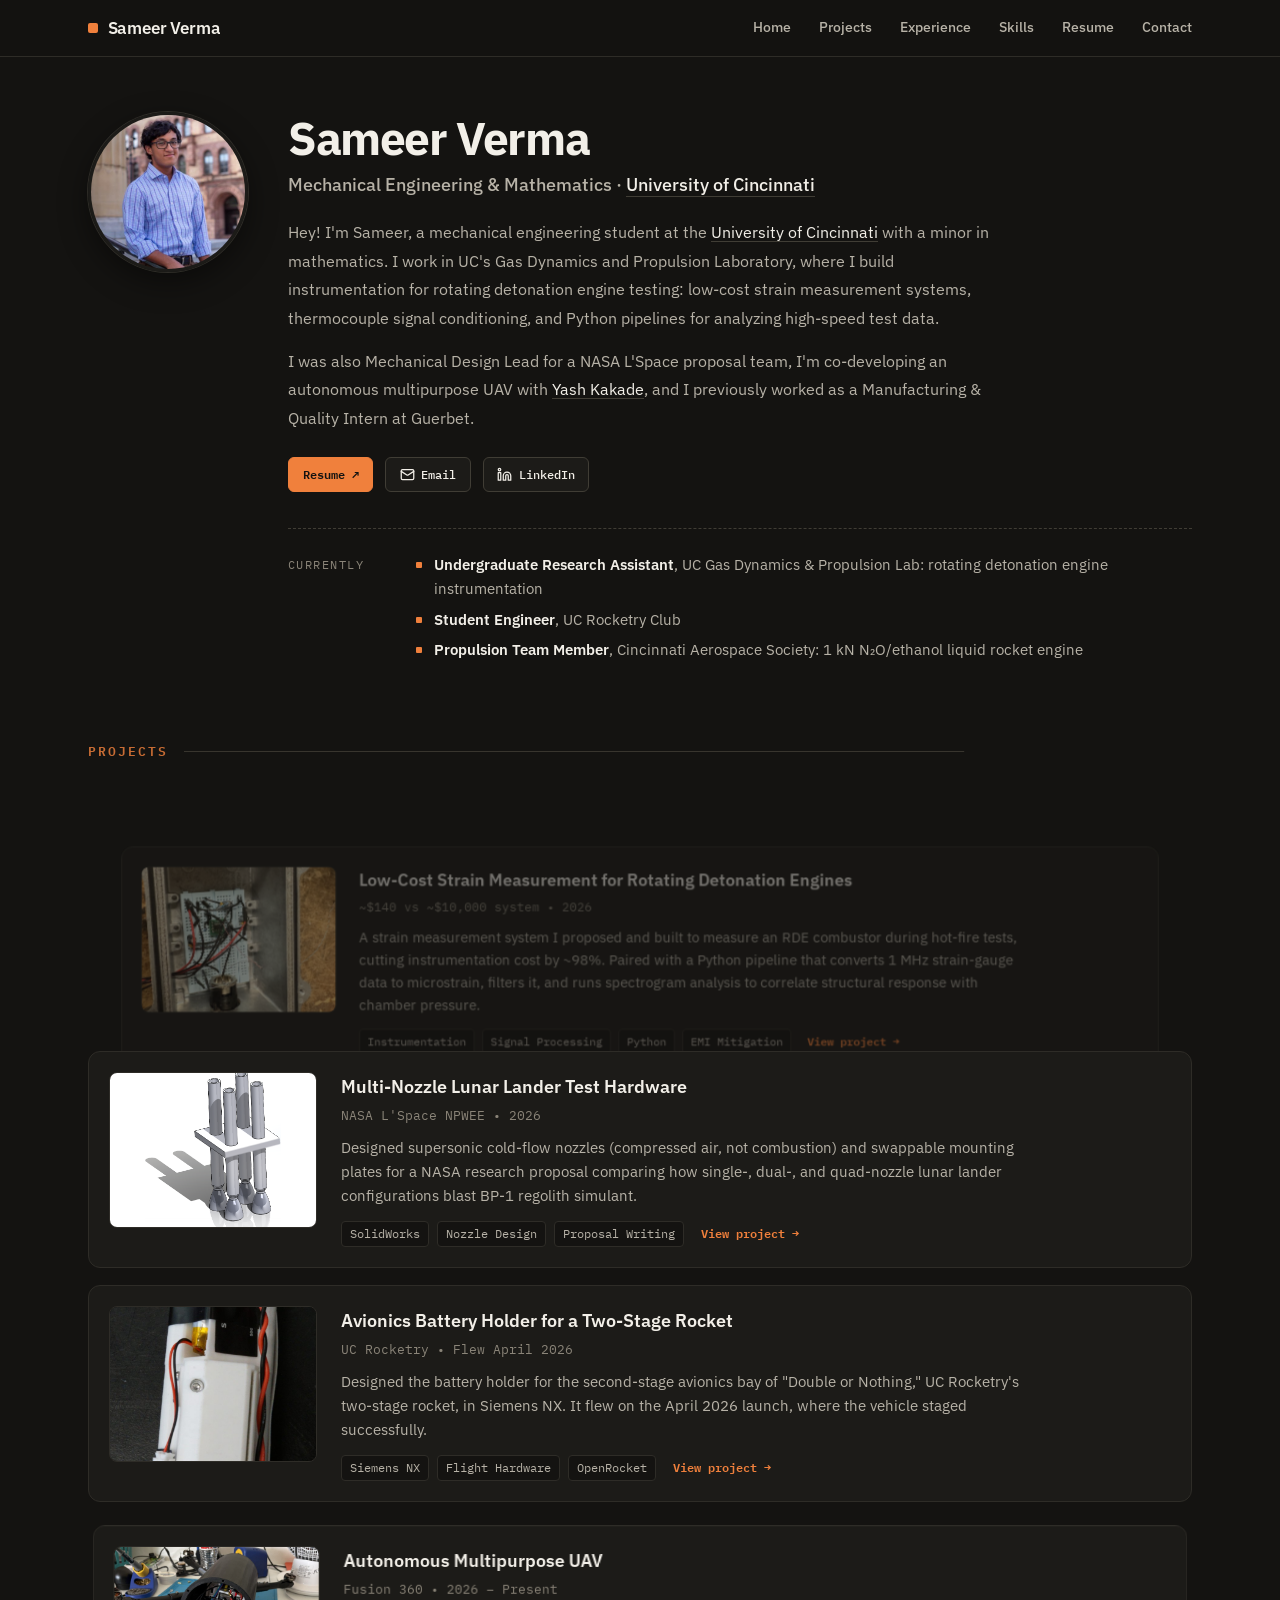
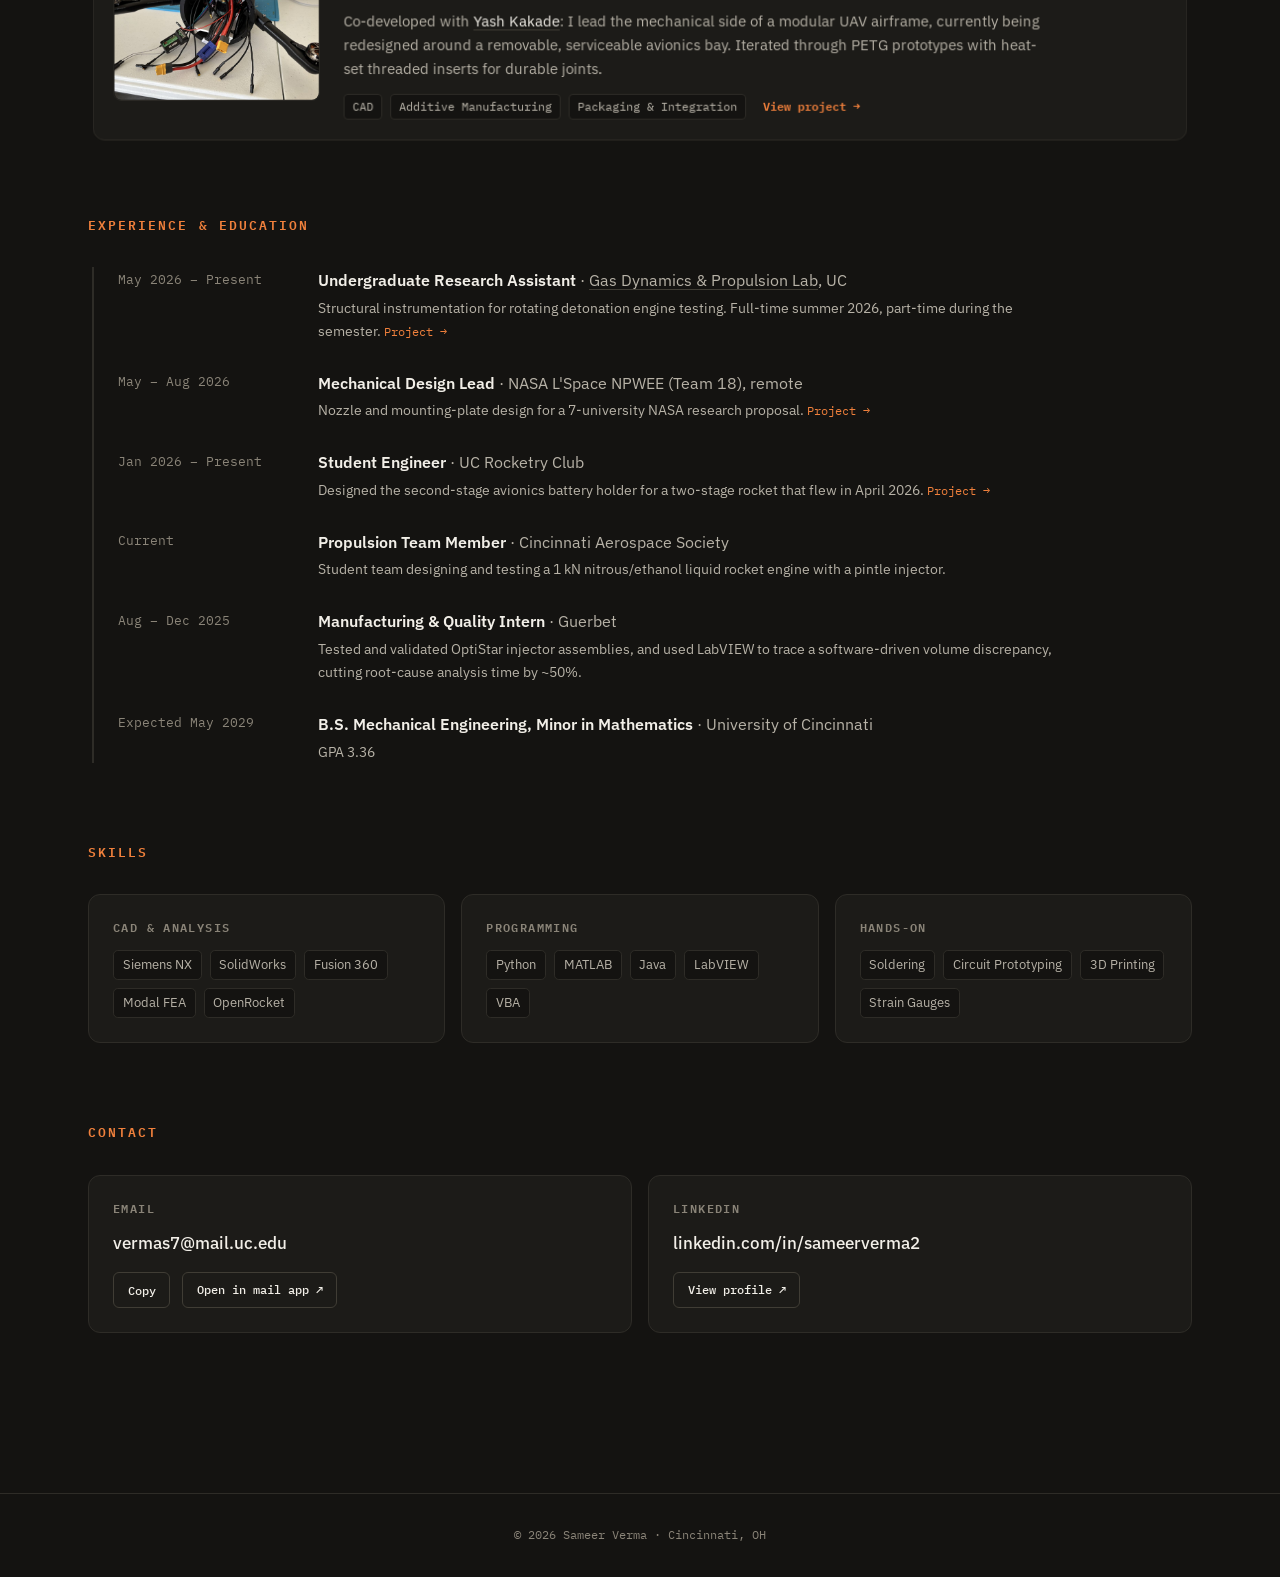
==== index.html @ f4c5a9c4 "Link the Gas Dynamics and Propulsion Laboratory to UC's official lab page Co-Authored-By: Claude Opu" ====
<!DOCTYPE html>
<html lang="en">
<head>
  <meta charset="utf-8">
  <meta name="viewport" content="width=device-width, initial-scale=1">
  <title>Sameer Verma | Mechanical Engineering</title>
  <meta name="description" content="Mechanical engineering student at the University of Cincinnati working on propulsion instrumentation, rocketry, and UAV design.">
  <link rel="icon" href="favicon.svg" type="image/svg+xml">
  <link rel="apple-touch-icon" href="apple-touch-icon.png">
  <meta property="og:type" content="website">
  <meta property="og:site_name" content="Sameer Verma">
  <meta property="og:title" content="Sameer Verma | Mechanical Engineering">
  <meta property="og:description" content="Mechanical engineering student at the University of Cincinnati working on propulsion instrumentation, rocketry, and UAV design.">
  <meta property="og:url" content="https://sam5547.github.io/">
  <meta property="og:image" content="https://sam5547.github.io/images/headshot.jpg">
  <meta property="og:image:width" content="400">
  <meta property="og:image:height" content="400">
  <meta property="og:image:alt" content="Sameer Verma headshot">
  <meta name="twitter:card" content="summary">
  <meta name="twitter:title" content="Sameer Verma | Mechanical Engineering">
  <meta name="twitter:description" content="Mechanical engineering student at the University of Cincinnati working on propulsion instrumentation, rocketry, and UAV design.">
  <meta name="twitter:image" content="https://sam5547.github.io/images/headshot.jpg">
  <link rel="preconnect" href="https://fonts.googleapis.com">
  <link rel="preconnect" href="https://fonts.gstatic.com" crossorigin>
  <link href="https://fonts.googleapis.com/css2?family=IBM+Plex+Mono:wght@400;500;600&family=IBM+Plex+Sans:wght@400;500;600;700&display=swap" rel="stylesheet">
  <link rel="stylesheet" href="style.css?v=2026-10-01">
  <script>document.documentElement.classList.add("js")</script>
</head>
<body>
  <nav>
    <div class="nav-inner">
      <a class="logo" href="#top">Sameer Verma</a>
      <button class="menu-btn" aria-label="Menu" onclick="document.querySelector('.links').classList.toggle('open')">
        <svg width="20" height="20" viewBox="0 0 24 24" fill="none" stroke="currentColor" stroke-width="2" stroke-linecap="round"><line x1="4" x2="20" y1="12" y2="12"/><line x1="4" x2="20" y1="6" y2="6"/><line x1="4" x2="20" y1="18" y2="18"/></svg>
      </button>
      <div class="links" onclick="this.classList.remove('open')">
        <a href="#top">Home</a>
        <a href="#projects">Projects</a>
        <a href="#experience">Experience</a>
        <a href="#skills">Skills</a>
        <a href="Sameer_Verma_Resume.pdf" target="_blank">Resume</a>
        <a href="#contact">Contact</a>
      </div>
    </div>
  </nav>

  <main id="top">
    <!-- Hero -->
    <section class="hero">
      <div class="headshot reveal" style="--d:0s"><img src="images/headshot.jpg" alt="Sameer Verma"></div>
      <div class="hero-text">
        <h1 class="reveal" style="--d:.08s">Sameer Verma</h1>
        <p class="subtitle reveal" style="--d:.16s">Mechanical Engineering &amp; Mathematics · <a href="https://www.uc.edu/" target="_blank" rel="noopener">University of Cincinnati</a></p>
        <div class="bio reveal" style="--d:.24s">
          <p>Hey! I'm Sameer, a mechanical engineering student at the <a href="https://ceas.uc.edu/" target="_blank" rel="noopener">University of Cincinnati</a> with a minor in mathematics. I work in UC's Gas Dynamics and Propulsion Laboratory, where I build instrumentation for rotating detonation engine testing: low-cost strain measurement systems, thermocouple signal conditioning, and Python pipelines for analyzing high-speed test data.</p>
          <p>I was also Mechanical Design Lead for a NASA L'Space proposal team, I'm co-developing an autonomous multipurpose UAV with <a href="https://itsyashk.github.io/" target="_blank" rel="noopener">Yash Kakade</a>, and I previously worked as a Manufacturing &amp; Quality Intern at Guerbet.</p>
        </div>
        <div class="hero-actions reveal" style="--d:.32s">
          <a class="btn btn-primary" href="Sameer_Verma_Resume.pdf" target="_blank">Resume ↗</a>
          <a class="btn" href="#contact"><svg width="15" height="15" viewBox="0 0 24 24" fill="none" stroke="currentColor" stroke-width="2" stroke-linecap="round" stroke-linejoin="round"><rect width="20" height="16" x="2" y="4" rx="2"/><path d="m22 7-8.97 5.7a1.94 1.94 0 0 1-2.06 0L2 7"/></svg>Email</a>
          <a class="btn" href="https://www.linkedin.com/in/sameerverma2/" target="_blank" rel="noopener"><svg width="15" height="15" viewBox="0 0 24 24" fill="none" stroke="currentColor" stroke-width="2" stroke-linecap="round" stroke-linejoin="round"><path d="M16 8a6 6 0 0 1 6 6v7h-4v-7a2 2 0 0 0-2-2 2 2 0 0 0-2 2v7h-4v-7a6 6 0 0 1 6-6z"/><rect width="4" height="12" x="2" y="9"/><circle cx="4" cy="4" r="2"/></svg>LinkedIn</a>
        </div>
        <div class="now reveal" style="--d:.4s">
          <span class="now-label">Currently</span>
          <ul>
            <li><strong>Undergraduate Research Assistant</strong>, UC Gas Dynamics &amp; Propulsion Lab: rotating detonation engine instrumentation</li>
            <li><strong>Student Engineer</strong>, UC Rocketry Club</li>
            <li><strong>Propulsion Team Member</strong>, Cincinnati Aerospace Society: 1 kN N₂O/ethanol liquid rocket engine</li>
          </ul>
        </div>
      </div>
    </section>

    <!-- Projects -->
    <section id="projects">
      <h2 class="scrub">Projects</h2>
      <div class="projects">
        <div class="project scrub">
          <div class="thumb"><img src="images/rde-enclosure-aluminum.jpg" alt="Strain measurement electronics in an aluminum enclosure"></div>
          <div>
            <h3><a href="projects/rde/">Low-Cost Strain Measurement for Rotating Detonation Engines</a></h3>
            <div class="meta">~$140 vs ~$10,000 system • 2026</div>
            <p>A strain measurement system I proposed and built to measure an RDE combustor during hot-fire tests, cutting instrumentation cost by ~98%. Paired with a Python pipeline that converts 1 MHz strain-gauge data to microstrain, filters it, and runs spectrogram analysis to correlate structural response with chamber pressure.</p>
            <div class="tags"><span class="tag">Instrumentation</span><span class="tag">Signal Processing</span><span class="tag">Python</span><span class="tag">EMI Mitigation</span><a class="tag tag-link" href="projects/rde/">View project →</a></div>
          </div>
        </div>

        <div class="project scrub">
          <div class="thumb"><img src="images/lspace-quad-mount.png" alt="SolidWorks model of four nozzles mounted through a square plate"></div>
          <div>
            <h3><a href="projects/lspace/">Multi-Nozzle Lunar Lander Test Hardware</a></h3>
            <div class="meta">NASA L'Space NPWEE • 2026</div>
            <p>Designed supersonic cold-flow nozzles (compressed air, not combustion) and swappable mounting plates for a NASA research proposal comparing how single-, dual-, and quad-nozzle lunar lander configurations blast BP-1 regolith simulant.</p>
            <div class="tags"><span class="tag">SolidWorks</span><span class="tag">Nozzle Design</span><span class="tag">Proposal Writing</span><a class="tag tag-link" href="projects/lspace/">View project →</a></div>
          </div>
        </div>

        <div class="project scrub">
          <div class="thumb"><img src="images/rocket-battery-holder.jpg" alt="3D-printed battery holder mounted on the rocket's avionics sled"></div>
          <div>
            <h3><a href="projects/rocket/">Avionics Battery Holder for a Two-Stage Rocket</a></h3>
            <div class="meta">UC Rocketry • Flew April 2026</div>
            <p>Designed the battery holder for the second-stage avionics bay of "Double or Nothing," UC Rocketry's two-stage rocket, in Siemens NX. It flew on the April 2026 launch, where the vehicle staged successfully.</p>
            <div class="tags"><span class="tag">Siemens NX</span><span class="tag">Flight Hardware</span><span class="tag">OpenRocket</span><a class="tag tag-link" href="projects/rocket/">View project →</a></div>
          </div>
        </div>

        <div class="project scrub">
          <div class="thumb"><img src="images/uav-assembled.jpg" alt="3D-printed quadcopter with cylindrical fuselage and avionics wiring"></div>
          <div>
            <h3><a href="projects/uav/">Autonomous Multipurpose UAV</a></h3>
            <div class="meta">Fusion 360 • 2026 – Present</div>
            <p>Co-developed with <a href="https://itsyashk.github.io/" target="_blank" rel="noopener">Yash Kakade</a>: I lead the mechanical side of a modular UAV airframe, currently being redesigned around a removable, serviceable avionics bay. Iterated through PETG prototypes with heat-set threaded inserts for durable joints.</p>
            <div class="tags"><span class="tag">CAD</span><span class="tag">Additive Manufacturing</span><span class="tag">Packaging &amp; Integration</span><a class="tag tag-link" href="projects/uav/">View project →</a></div>
          </div>
        </div>
      </div>
    </section>

    <!-- Experience -->
    <section id="experience">
      <h2 class="scrub">Experience &amp; Education</h2>
      <div class="exp">
        <div class="exp-row scrub">
          <span class="exp-when">May 2026 – Present</span>
          <div><h3>Undergraduate Research Assistant <span>· <a href="https://www.ceas.uc.edu/academics/departments/engineering-education/protege-undergraduate-research-program/gas-dynamics-lab.html" target="_blank" rel="noopener" style="text-decoration:underline;text-decoration-color:var(--rule);text-underline-offset:3px">Gas Dynamics &amp; Propulsion Lab</a>, UC</span></h3>
          <p>Structural instrumentation for rotating detonation engine testing. Full-time summer 2026, part-time during the semester. <a class="go" href="projects/rde/">Project →</a></p></div>
        </div>
        <div class="exp-row scrub">
          <span class="exp-when">May – Aug 2026</span>
          <div><h3>Mechanical Design Lead <span>· NASA L'Space NPWEE (Team 18), remote</span></h3>
          <p>Nozzle and mounting-plate design for a 7-university NASA research proposal. <a class="go" href="projects/lspace/">Project →</a></p></div>
        </div>
        <div class="exp-row scrub">
          <span class="exp-when">Jan 2026 – Present</span>
          <div><h3>Student Engineer <span>· UC Rocketry Club</span></h3>
          <p>Designed the second-stage avionics battery holder for a two-stage rocket that flew in April 2026. <a class="go" href="projects/rocket/">Project →</a></p></div>
        </div>
        <div class="exp-row scrub">
          <span class="exp-when">Current</span>
          <div><h3>Propulsion Team Member <span>· Cincinnati Aerospace Society</span></h3>
          <p>Student team designing and testing a 1 kN nitrous/ethanol liquid rocket engine with a pintle injector.</p></div>
        </div>
        <div class="exp-row scrub">
          <span class="exp-when">Aug – Dec 2025</span>
          <div><h3>Manufacturing &amp; Quality Intern <span>· Guerbet</span></h3>
          <p>Tested and validated OptiStar injector assemblies, and used LabVIEW to trace a software-driven volume discrepancy, cutting root-cause analysis time by ~50%.</p></div>
        </div>
        <div class="exp-row scrub">
          <span class="exp-when">Expected May 2029</span>
          <div><h3>B.S. Mechanical Engineering, Minor in Mathematics <span>· University of Cincinnati</span></h3>
          <p>GPA 3.36</p></div>
        </div>
      </div>
    </section>

    <!-- Skills -->
    <section id="skills">
      <h2 class="scrub">Skills</h2>
      <div class="skills">
        <div class="card reveal" style="--d:0.0s"><h4>CAD &amp; Analysis</h4><div class="chips"><span class="chip">Siemens NX</span><span class="chip">SolidWorks</span><span class="chip">Fusion 360</span><span class="chip">Modal FEA</span><span class="chip">OpenRocket</span></div></div>
        <div class="card reveal" style="--d:0.1s"><h4>Programming</h4><div class="chips"><span class="chip">Python</span><span class="chip">MATLAB</span><span class="chip">Java</span><span class="chip">LabVIEW</span><span class="chip">VBA</span></div></div>
        <div class="card reveal" style="--d:0.2s"><h4>Hands-On</h4><div class="chips"><span class="chip">Soldering</span><span class="chip">Circuit Prototyping</span><span class="chip">3D Printing</span><span class="chip">Strain Gauges</span></div></div>
      </div>
    </section>
    <!-- Contact -->
    <section id="contact">
      <h2 class="scrub">Contact</h2>
      <div class="contact">
        <div class="card reveal" style="--d:0.0s">
          <h4>Email</h4>
          <p class="contact-value">vermas7@mail.uc.edu</p>
          <div class="contact-actions">
            <button class="resume-btn" type="button" onclick="navigator.clipboard.writeText('vermas7@mail.uc.edu').then(() => { this.textContent = 'Copied ✓'; setTimeout(() => this.textContent = 'Copy', 1800); })">Copy</button>
            <a class="resume-btn" href="mailto:vermas7@mail.uc.edu">Open in mail app ↗</a>
          </div>
        </div>
        <div class="card reveal" style="--d:0.1s">
          <h4>LinkedIn</h4>
          <p class="contact-value">linkedin.com/in/sameerverma2</p>
          <div class="contact-actions">
            <a class="resume-btn" href="https://www.linkedin.com/in/sameerverma2/" target="_blank" rel="noopener">View profile ↗</a>
          </div>
        </div>
      </div>
    </section>
  </main>

  <footer>© 2026 Sameer Verma · Cincinnati, OH</footer>
  <script>
    (function () {
      var els = document.querySelectorAll('.reveal');
      if (!('IntersectionObserver' in window)) { els.forEach(function (e) { e.classList.add('in'); }); return; }
      var io = new IntersectionObserver(function (entries) {
        entries.forEach(function (e) { if (e.isIntersecting) { e.target.classList.add('in'); io.unobserve(e.target); } });
      }, { threshold: 0.12, rootMargin: '0px 0px -40px 0px' });
      els.forEach(function (e) { io.observe(e); });
    })();
  </script>
  <script>
    (function () {
      if (matchMedia('(prefers-reduced-motion: reduce)').matches) return;
      var els = Array.prototype.slice.call(document.querySelectorAll('.scrub'));
      var ease = function (t) { return 1 - Math.pow(1 - t, 3); };
      var queued = false;
      function update() {
        queued = false;
        var vh = window.innerHeight;
        els.forEach(function (el) {
          var top = el.getBoundingClientRect().top;
          // 0 when the element's top is at the bottom of the screen, 1 once it has risen 45% of the screen
          var t = Math.min(1, Math.max(0, (vh - top) / (vh * 0.45)));
          el.style.setProperty('--p', ease(t).toFixed(3));
        });
      }
      function queue() { if (!queued) { queued = true; requestAnimationFrame(update); } }
      addEventListener('scroll', queue, { passive: true });
      addEventListener('resize', queue);
      update();
    })();
  </script>
</body>
</html>
---- style.css ----
:root {
  --bg: #141311;          /* warm charcoal (not pure black) */
  --card: #1c1b18;
  --card-hover: #22211d;
  --border: #2e2c27;
  --rule: #403d35;
  --text: #f2efe8;
  --muted: #b7b2a7;
  --dim: #8a8478;
  --accent: #f0803c;      /* warm orange, bright enough for dark backgrounds */
  --accent-soft: rgba(240,128,60,.18);
  --sans: "IBM Plex Sans", system-ui, -apple-system, "Segoe UI", sans-serif;
  --mono: "IBM Plex Mono", ui-monospace, Consolas, monospace;
}
* { box-sizing: border-box; margin: 0; padding: 0; }
html { scroll-behavior: smooth; scroll-padding-top: 72px; }
body { background: var(--bg); color: var(--text); font-family: var(--sans); line-height: 1.55; -webkit-font-smoothing: antialiased; }
::selection { background: var(--accent-soft); }
a { color: inherit; text-decoration: none; }
img { display: block; max-width: 100%; }

/* Nav */
nav { position: fixed; top: 0; width: 100%; z-index: 50; background: rgba(20,19,17,.88); backdrop-filter: blur(8px); border-bottom: 1px solid var(--border); }
.nav-inner { max-width: 72rem; margin: 0 auto; padding: 0 1.5rem; height: 56px; display: flex; align-items: center; justify-content: space-between; }
.logo { font-weight: 600; font-size: 1.05rem; letter-spacing: -.01em; display: flex; align-items: center; gap: .6rem; }
.logo::before { content: ""; width: 10px; height: 10px; background: var(--accent); border-radius: 2px; }
.links { display: flex; gap: 1.75rem; }
.links a { font-size: .875rem; font-weight: 500; color: var(--muted); transition: color .2s; }
.links a:hover { color: var(--accent); }
.menu-btn { display: none; background: none; border: 0; color: var(--muted); cursor: pointer; padding: .5rem; }

main { max-width: 72rem; margin: 0 auto; padding: 7rem 1.5rem 5rem; }
section { margin-bottom: 5rem; }

/* Section labels, drawn like a title-block callout: LABEL ──────── */
h2 { display: flex; align-items: center; gap: 1rem; font-family: var(--mono); font-size: .8rem; font-weight: 600; letter-spacing: .16em; text-transform: uppercase; color: var(--accent); margin-bottom: 2rem; }
h2::after { content: ""; flex: 1; height: 1px; background: var(--rule); }

/* Hero */
.hero { display: grid; grid-template-columns: 10rem 1fr; gap: 2.5rem; align-items: start; }
.headshot { width: 10rem; height: 10rem; border-radius: 50%; overflow: hidden; border: 3px solid var(--card); box-shadow: 0 0 0 1px var(--border), 0 10px 30px rgba(0,0,0,.45); }
.headshot img { width: 100%; height: 100%; object-fit: cover; }
.hero h1 { font-size: 2.9rem; font-weight: 700; letter-spacing: -.03em; line-height: 1.1; margin-bottom: .5rem; }
.subtitle { font-size: 1.1rem; font-weight: 500; color: var(--muted); margin-bottom: 1.25rem; }
.subtitle a { color: var(--text); border-bottom: 1px solid var(--rule); }
.subtitle a:hover { border-color: var(--accent); }
.bio { color: var(--muted); font-size: 1.02rem; line-height: 1.75; max-width: 44rem; margin-bottom: 1.5rem; }
.bio p + p { margin-top: .9rem; }
.bio a, .project p a, .exp-row p a { color: var(--text); text-decoration: underline; text-decoration-color: var(--rule); text-underline-offset: 3px; transition: text-decoration-color .2s; }
.bio a:hover, .project p a:hover, .exp-row p a:hover { text-decoration-color: var(--accent); }
.hero-actions { display: flex; gap: .75rem; align-items: center; flex-wrap: wrap; }
.btn, .resume-btn { font-family: var(--mono); font-size: .78rem; font-weight: 500; border: 1px solid var(--rule); padding: .45rem .85rem; border-radius: .375rem; color: var(--text) !important; background: var(--card); transition: border-color .2s, background .2s; display: inline-flex; align-items: center; gap: .4rem; }
.btn:hover, .resume-btn:hover { border-color: var(--accent); }
.btn-primary { background: var(--accent); border-color: var(--accent); color: #141311 !important; font-weight: 600; }
.btn-primary:hover { background: #ff9550; border-color: #ff9550; }
.btn svg { width: 15px; height: 15px; }

.now { margin-top: 2.25rem; padding-top: 1.5rem; border-top: 1px dashed var(--rule); display: grid; grid-template-columns: 7rem 1fr; gap: .4rem 1rem; }
.now-label { font-family: var(--mono); font-size: .75rem; letter-spacing: .12em; text-transform: uppercase; color: var(--dim); padding-top: .15rem; }
.now ul { list-style: none; display: flex; flex-direction: column; gap: .45rem; }
.now li { font-size: .95rem; color: var(--muted); padding-left: 1.1rem; position: relative; }
.now li::before { content: ""; position: absolute; left: 0; top: .6em; width: 6px; height: 6px; background: var(--accent); border-radius: 1px; }
.now li strong { color: var(--text); font-weight: 600; }

/* Projects */
.projects { display: flex; flex-direction: column; gap: 1rem; }
.project { display: flex; gap: 1.5rem; padding: 1.25rem; background: var(--card); border: 1px solid var(--border); border-radius: .75rem; transition: border-color .2s, box-shadow .2s; }
.project:hover { border-color: var(--rule); box-shadow: 0 8px 28px rgba(0,0,0,.35); }
.thumb { width: 13rem; flex-shrink: 0; aspect-ratio: 4/3; border-radius: .5rem; overflow: hidden; border: 1px solid var(--border); background: var(--bg); align-self: flex-start; }
.thumb img { width: 100%; height: 100%; object-fit: cover; }
.project h3 { font-size: 1.15rem; font-weight: 600; margin-bottom: .35rem; transition: color .2s; }
.project:hover h3 { color: var(--accent); }
.meta { font-family: var(--mono); font-size: .8rem; color: var(--dim); margin-bottom: .6rem; }
.project p { color: var(--muted); font-size: .92rem; line-height: 1.65; margin-bottom: .8rem; max-width: 44rem; }
.tags { display: flex; gap: .5rem; flex-wrap: wrap; }
.tag { font-family: var(--mono); font-size: .72rem; border: 1px solid var(--border); background: var(--bg); padding: .2rem .5rem; border-radius: .25rem; color: var(--muted); }
.tag-link { color: var(--accent); border-color: transparent; background: none; font-weight: 600; }
.tag-link:hover { text-decoration: underline; }

/* Cards / chips (skills, contact) */
.card { padding: 1.5rem; border-radius: .75rem; border: 1px solid var(--border); background: var(--card); }
.chips { display: flex; gap: .5rem; flex-wrap: wrap; }
.chip { padding: .25rem .55rem; border-radius: .3rem; background: var(--bg); border: 1px solid var(--border); font-size: .8rem; color: var(--muted); }

/* Experience: compact timeline */
.exp { border-left: 2px solid var(--border); margin-left: .25rem; }
.exp-row { display: grid; grid-template-columns: 11rem 1fr; gap: 1.5rem; padding: 0 0 1.75rem 1.5rem; position: relative; }
.exp-row::before { content: ""; position: absolute; left: -7px; top: .35rem; width: 12px; height: 12px; border-radius: 50%; background: var(--card); border: 2px solid var(--accent); }
.exp-row:last-child { padding-bottom: 0; }
.exp-when { font-family: var(--mono); font-size: .8rem; color: var(--dim); padding-top: .15rem; }
.exp-row h3 { font-size: 1.02rem; font-weight: 600; }
.exp-row h3 span { font-weight: 400; color: var(--muted); }
.exp-row p { color: var(--muted); font-size: .9rem; line-height: 1.6; margin-top: .2rem; max-width: 46rem; }
.exp-row .go { font-family: var(--mono); font-size: .78rem; color: var(--accent); white-space: nowrap; text-decoration: none; }
.exp-row .go:hover { text-decoration: underline; }

/* Project detail */
.case-meta { display: flex; gap: .5rem; align-items: center; flex-wrap: wrap; margin-bottom: 1rem; }
.meta-date { font-family: var(--mono); font-size: .8rem; color: var(--dim); margin-left: .25rem; }
h2.case-title { display: block; font-family: var(--sans); font-size: 2.1rem; font-weight: 700; letter-spacing: -.025em; line-height: 1.15; text-transform: none; color: var(--text); margin-bottom: .75rem; }
h2.case-title::after { display: none; }
.case-summary { color: var(--muted); font-size: 1.08rem; line-height: 1.7; max-width: 46rem; margin-bottom: 2.5rem; padding-bottom: 2rem; border-bottom: 1px solid var(--rule); }
.case-summary a { color: var(--text); text-decoration: underline; text-decoration-color: var(--rule); }
.case-grid { display: grid; grid-template-columns: 1fr 20rem; gap: 3rem; align-items: start; }
.case-main h3 { font-size: 1.15rem; font-weight: 600; margin: 2.25rem 0 .75rem; padding-left: .75rem; border-left: 3px solid var(--accent); line-height: 1.3; }
.case-main h3:first-child { margin-top: 0; }
.case-main p { color: var(--muted); font-size: .97rem; line-height: 1.8; }
.case-main p + p { margin-top: 1rem; }
.case-main a { color: var(--text); text-decoration: underline; text-decoration-color: var(--rule); }
.results { display: grid; grid-template-columns: repeat(2, 1fr); gap: 1rem; }
.result { padding: 1.25rem; border-radius: .75rem; border: 1px solid var(--border); background: var(--card); }
.result strong { display: block; font-family: var(--mono); font-size: 1.45rem; font-weight: 600; color: var(--accent); margin-bottom: .25rem; }
.result span { color: var(--muted); font-size: .82rem; }
.case-side { display: flex; flex-direction: column; gap: 1.5rem; }
figure img, figure video { width: 100%; border-radius: .5rem; border: 1px solid var(--border); background: var(--card); }
figcaption { font-family: var(--mono); font-size: .72rem; color: var(--dim); margin-top: .5rem; line-height: 1.55; }
.gallery { display: grid; grid-template-columns: repeat(2, 1fr); gap: 1.5rem; margin-top: 2.5rem; }
.gallery img { aspect-ratio: 4/3; object-fit: cover; }
.gallery .wide { grid-column: 1 / -1; }
.gallery .wide img { aspect-ratio: auto; }

/* Skills */
.skills { display: grid; grid-template-columns: repeat(3, 1fr); gap: 1rem; }
.skills h4, .contact h4 { font-family: var(--mono); font-size: .72rem; font-weight: 600; color: var(--dim); text-transform: uppercase; letter-spacing: .12em; margin-bottom: .8rem; }

/* Contact */
.contact { display: grid; grid-template-columns: repeat(2, 1fr); gap: 1rem; }
.contact-value { font-size: 1.05rem; font-weight: 500; margin-bottom: 1rem; word-break: break-all; }
.contact-actions { display: flex; gap: .75rem; flex-wrap: wrap; }
.contact button.resume-btn { cursor: pointer; }

/* Project pages */
.back { display: inline-block; font-family: var(--mono); font-size: .8rem; color: var(--dim); margin-bottom: 1.5rem; transition: color .2s; }
.back:hover { color: var(--accent); }
.next-project { display: flex; justify-content: space-between; align-items: center; gap: 1rem; flex-wrap: wrap; margin-top: 4rem; padding-top: 1.5rem; border-top: 1px solid var(--rule); }
.next-project a { font-family: var(--mono); font-size: .85rem; color: var(--muted); transition: color .2s; }
.next-project a:hover { color: var(--accent); }
.next-project strong { color: var(--text); font-family: var(--sans); }

footer { border-top: 1px solid var(--border); padding: 2rem 1.5rem; text-align: center; font-family: var(--mono); font-size: .75rem; color: var(--dim); }

@media (max-width: 767px) {
  .links { display: none; position: absolute; top: 56px; left: 0; right: 0; flex-direction: column; gap: 0; background: var(--bg); border-bottom: 1px solid var(--border); }
  .links.open { display: flex; }
  .links a { padding: .9rem 1.5rem; }
  .menu-btn { display: flex; }
  main { padding: 5.5rem 1rem 4rem; }
  .hero { grid-template-columns: 1fr; gap: 1.5rem; }
  .headshot { width: 7.5rem; height: 7.5rem; }
  .hero h1 { font-size: 2.2rem; }
  .now { grid-template-columns: 1fr; }
  .project { flex-direction: column; padding: 1rem; }
  .thumb { width: 100%; aspect-ratio: 16/9; }
  .exp-row { grid-template-columns: 1fr; gap: .2rem; }
  .skills, .case-grid, .gallery, .contact { grid-template-columns: 1fr; }
  .case-grid { gap: 2rem; }
  h2.case-title { font-size: 1.65rem; }
}

/* Scroll reveals (home page). Only active when JS has run (html.js), so content is never stuck hidden. */
.js .reveal { opacity: 0; transform: translateY(28px); transition: opacity .8s cubic-bezier(.2,.7,.2,1), transform .8s cubic-bezier(.2,.7,.2,1); transition-delay: var(--d, 0s); }
.js .reveal.in { opacity: 1; transform: none; }
.js h2.reveal::after { transform: scaleX(0); transform-origin: left; transition: transform 1.1s cubic-bezier(.2,.7,.2,1) .25s; }
.js h2.reveal.in::after { transform: scaleX(1); }
.js .project.reveal .thumb img { transform: scale(1.08); transition: transform 1.4s cubic-bezier(.2,.7,.2,1) .1s; }
.js .project.reveal.in .thumb img { transform: scale(1); }
.js .exp-row.reveal::before { transform: scale(0); transition: transform .5s cubic-bezier(.3,1.6,.5,1) calc(var(--d, 0s) + .3s); }
.js .exp-row.reveal.in::before { transform: scale(1); }
@media (prefers-reduced-motion: reduce) {
  .js .reveal, .js .reveal.in, .js h2.reveal::after, .js .project.reveal .thumb img, .js .exp-row.reveal::before { opacity: 1; transform: none; transition: none; }
}

/* scroll-scrubbed motion: JS writes --p (0..1) as each element travels up the viewport */
.js .scrub { --p: 1; }
.js .project.scrub { opacity: calc(.25 + .75 * var(--p)); transform: translateY(calc((1 - var(--p)) * 60px)) scale(calc(.92 + .08 * var(--p))); will-change: transform, opacity; }
.js .project.scrub .thumb img { transform: scale(calc(1.18 - .18 * var(--p))); will-change: transform; }
.js h2.scrub::after { transform: scaleX(var(--p)); transform-origin: left; }
.js h2.scrub { opacity: calc(.2 + .8 * var(--p)); }
.js .exp-row.scrub { opacity: calc(.2 + .8 * var(--p)); transform: translateX(calc((1 - var(--p)) * -24px)); }
.js .exp-row.scrub::before { transform: scale(var(--p)); }
@media (prefers-reduced-motion: reduce) { .js .scrub { --p: 1 !important; } }
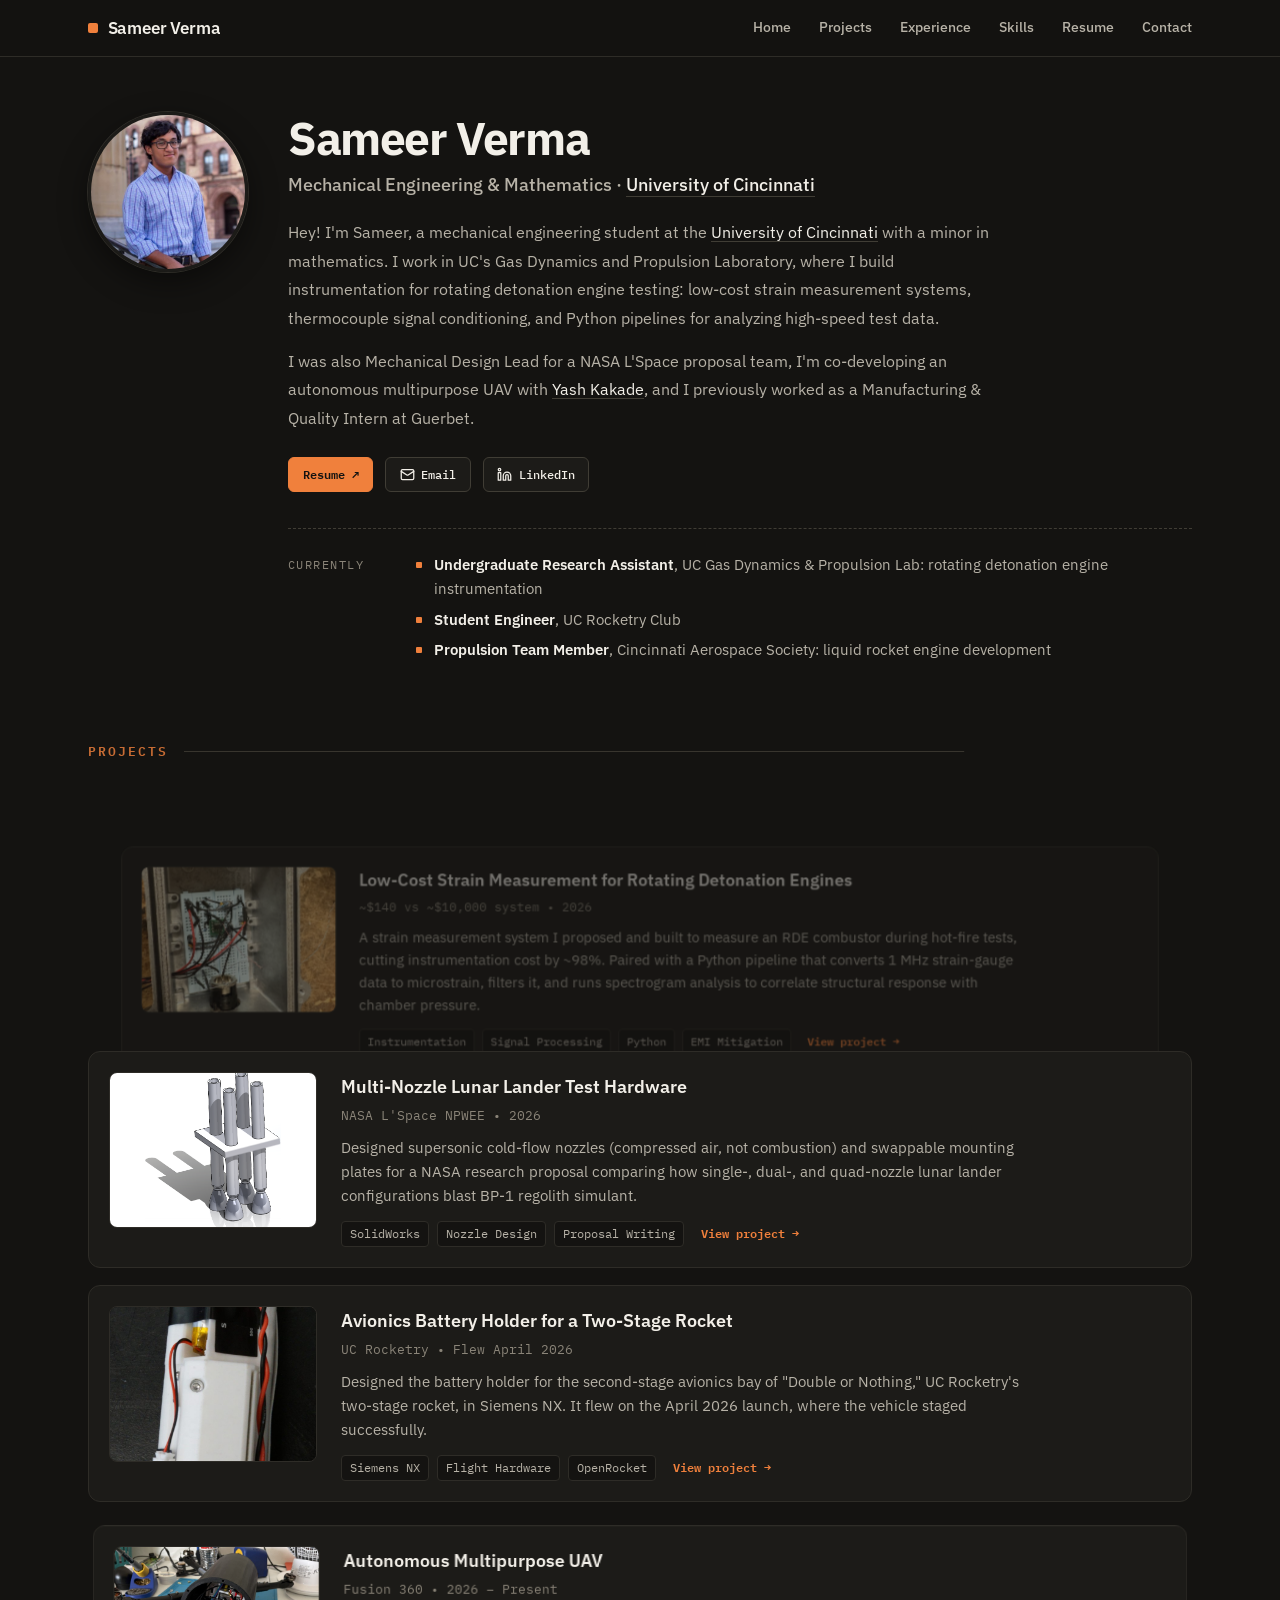
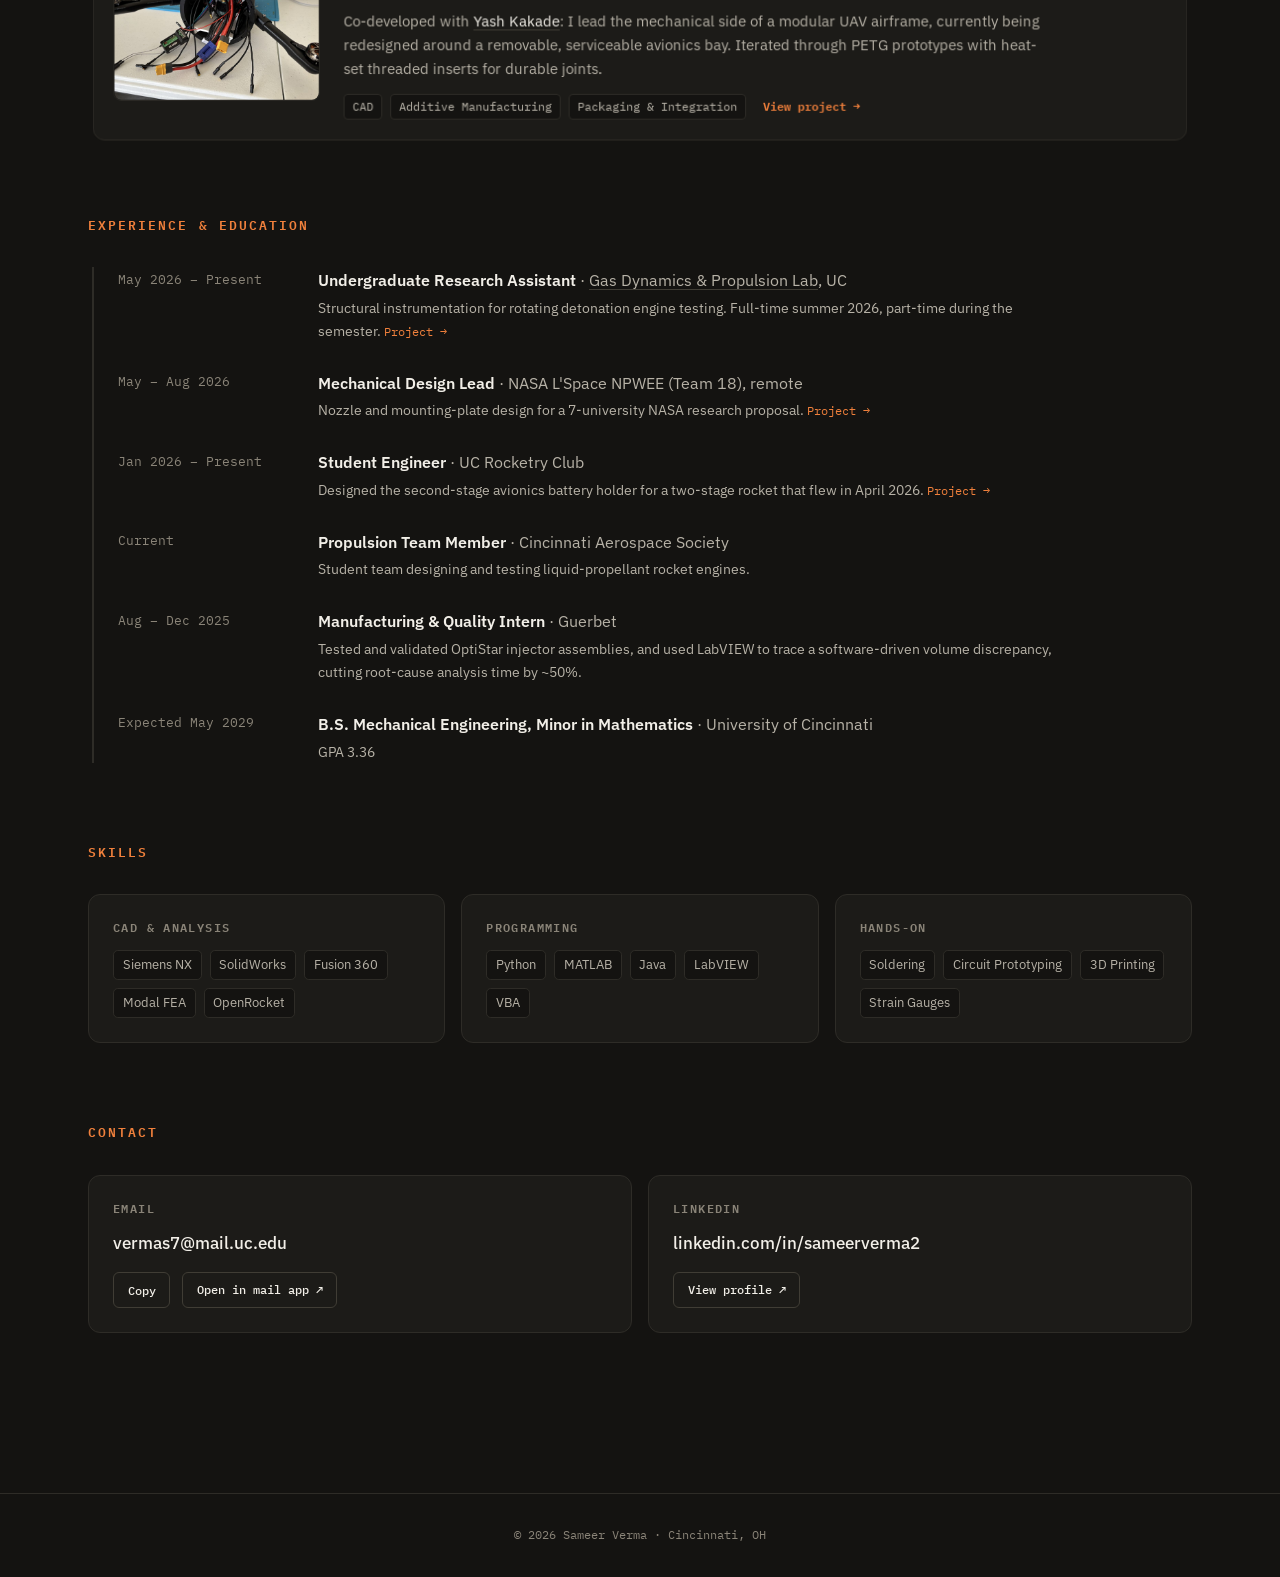
==== commit 529d802c: "CAS entries: describe the team generically (user works on the next engine, not the 1 kN one) Co-Auth" ====
--- a/index.html
+++ b/index.html
@@ -65,7 +65,7 @@
           <ul>
             <li><strong>Undergraduate Research Assistant</strong>, UC Gas Dynamics &amp; Propulsion Lab: rotating detonation engine instrumentation</li>
             <li><strong>Student Engineer</strong>, UC Rocketry Club</li>
-            <li><strong>Propulsion Team Member</strong>, Cincinnati Aerospace Society: 1 kN N₂O/ethanol liquid rocket engine</li>
+            <li><strong>Propulsion Team Member</strong>, Cincinnati Aerospace Society: liquid rocket engine development</li>
           </ul>
         </div>
       </div>
@@ -139,7 +139,7 @@
         <div class="exp-row scrub">
           <span class="exp-when">Current</span>
           <div><h3>Propulsion Team Member <span>· Cincinnati Aerospace Society</span></h3>
-          <p>Student team designing and testing a 1 kN nitrous/ethanol liquid rocket engine with a pintle injector.</p></div>
+          <p>Student team designing and testing liquid-propellant rocket engines.</p></div>
         </div>
         <div class="exp-row scrub">
           <span class="exp-when">Aug – Dec 2025</span>
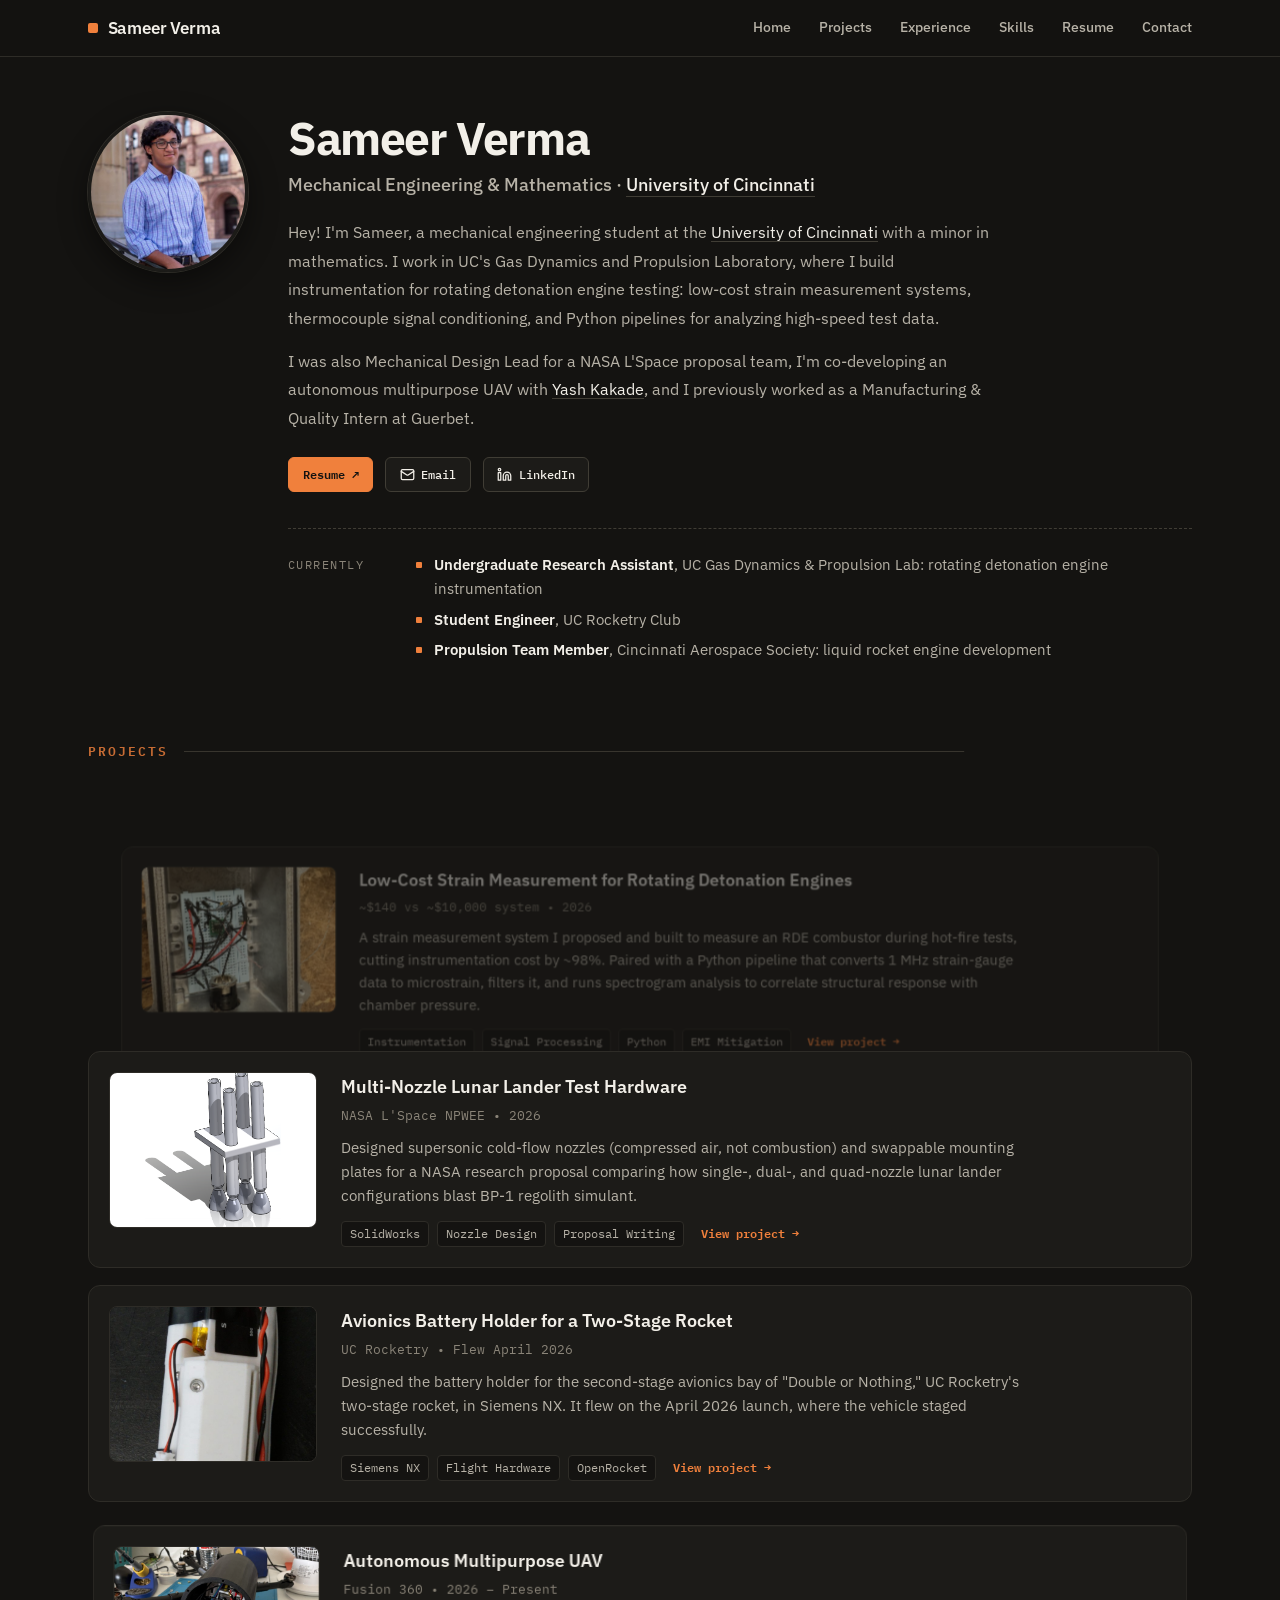
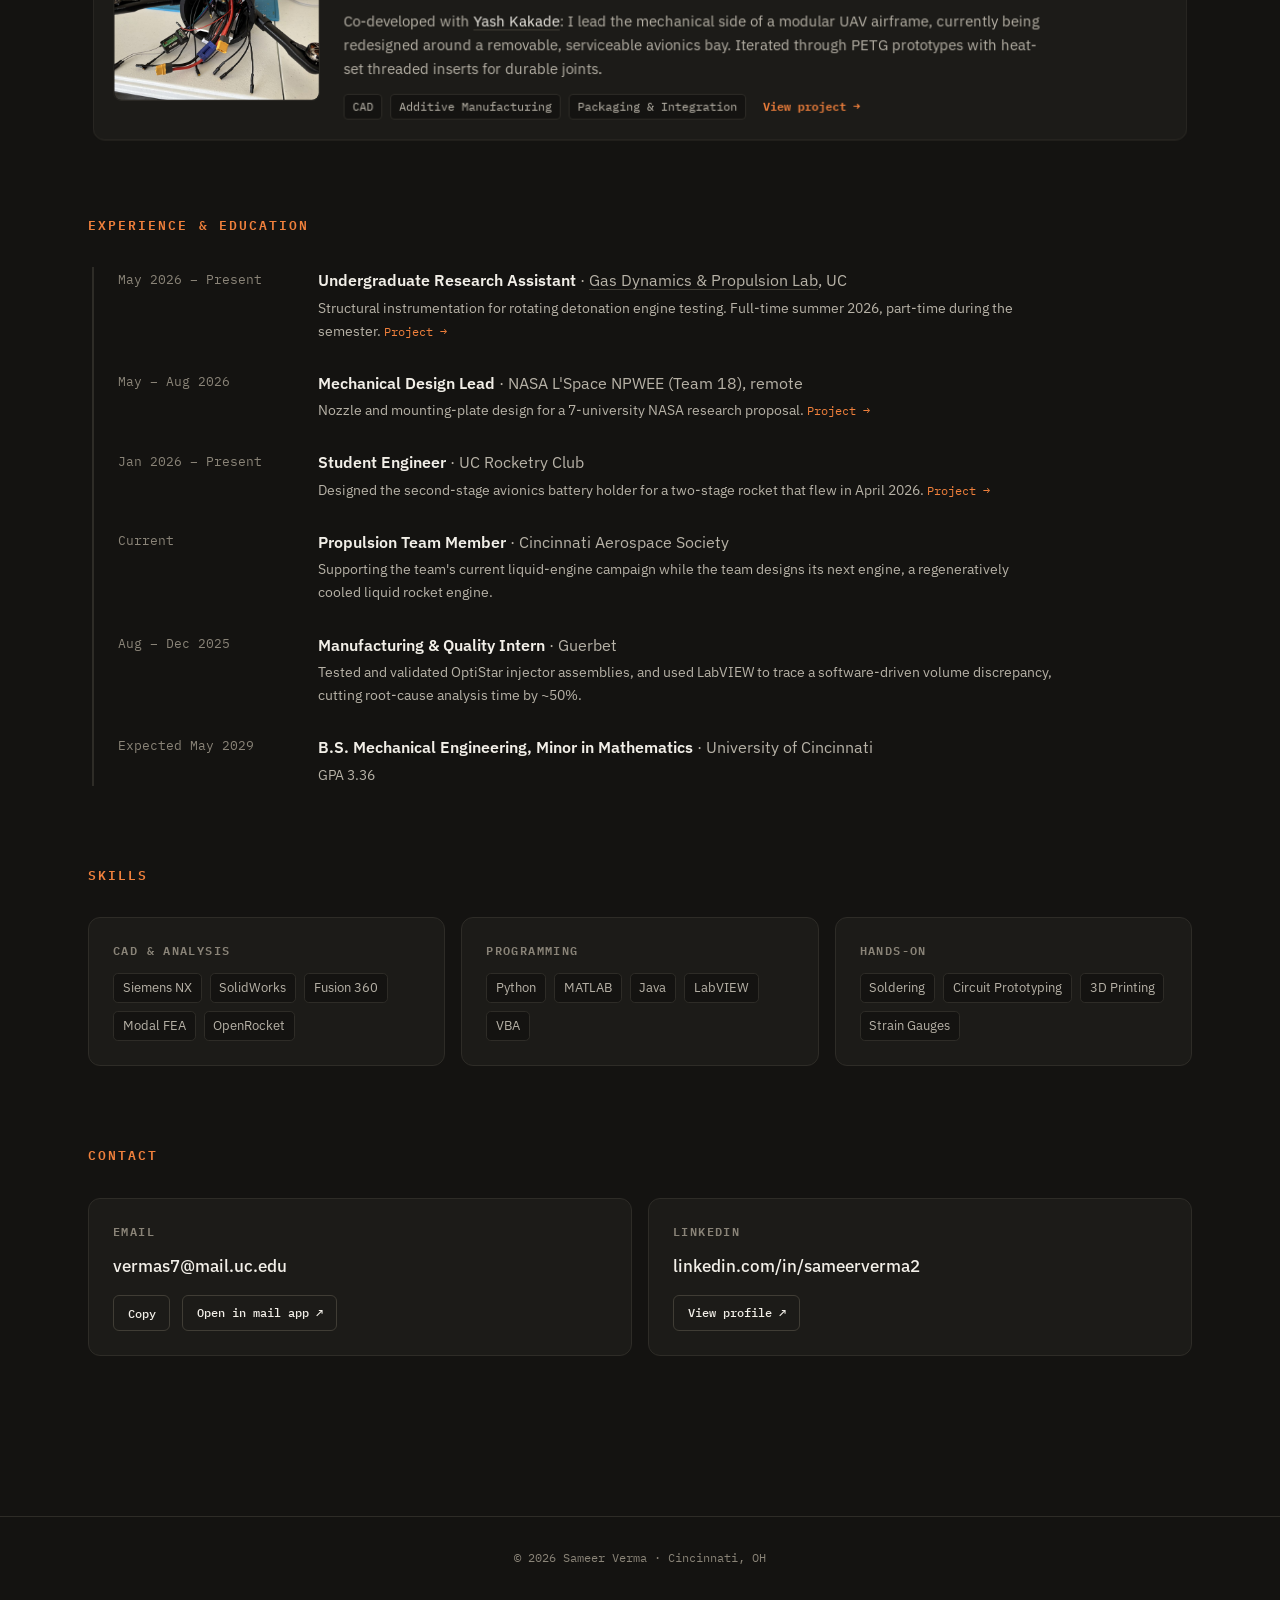
==== commit 83456780: "CAS entry: supporting current engine campaign; next engine is regeneratively cooled Co-Authored-By: " ====
--- a/index.html
+++ b/index.html
@@ -139,7 +139,7 @@
         <div class="exp-row scrub">
           <span class="exp-when">Current</span>
           <div><h3>Propulsion Team Member <span>· Cincinnati Aerospace Society</span></h3>
-          <p>Student team designing and testing liquid-propellant rocket engines.</p></div>
+          <p>Supporting the team's current liquid-engine campaign while the team designs its next engine, a regeneratively cooled liquid rocket engine.</p></div>
         </div>
         <div class="exp-row scrub">
           <span class="exp-when">Aug – Dec 2025</span>
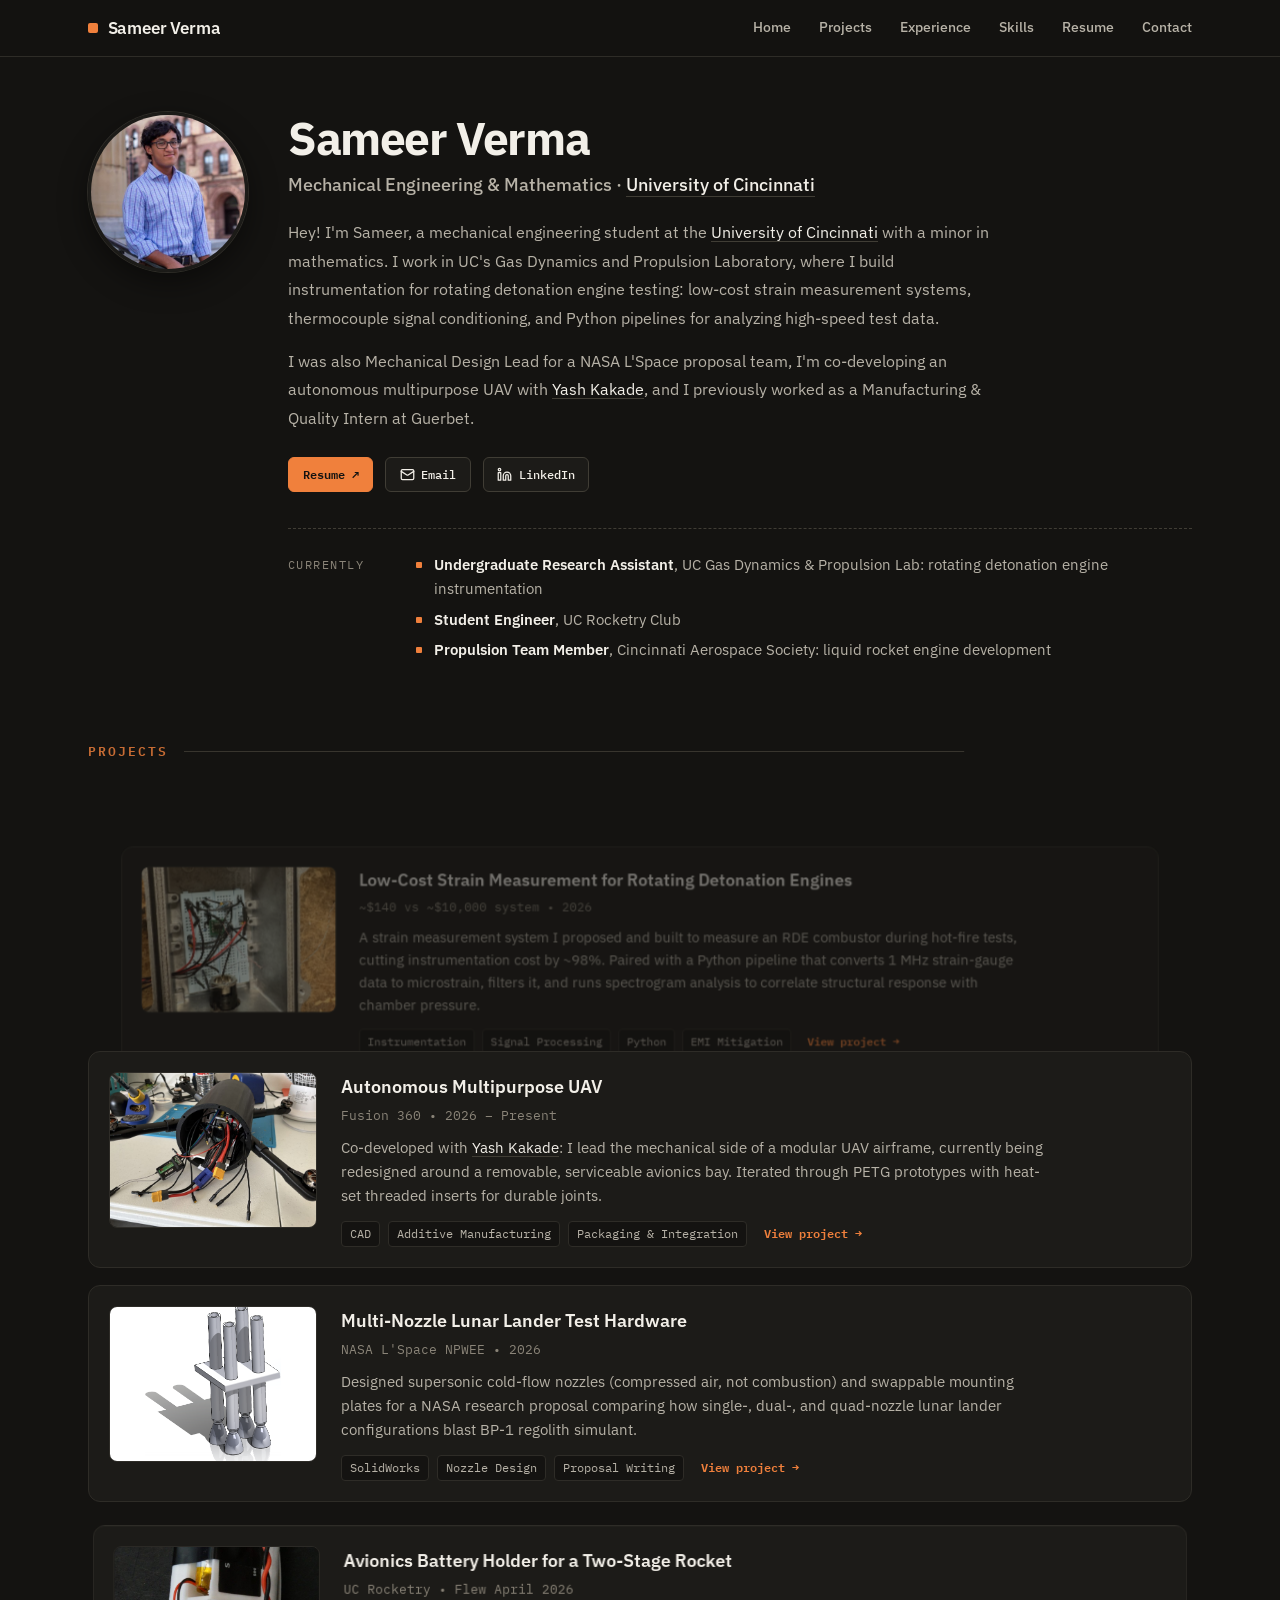
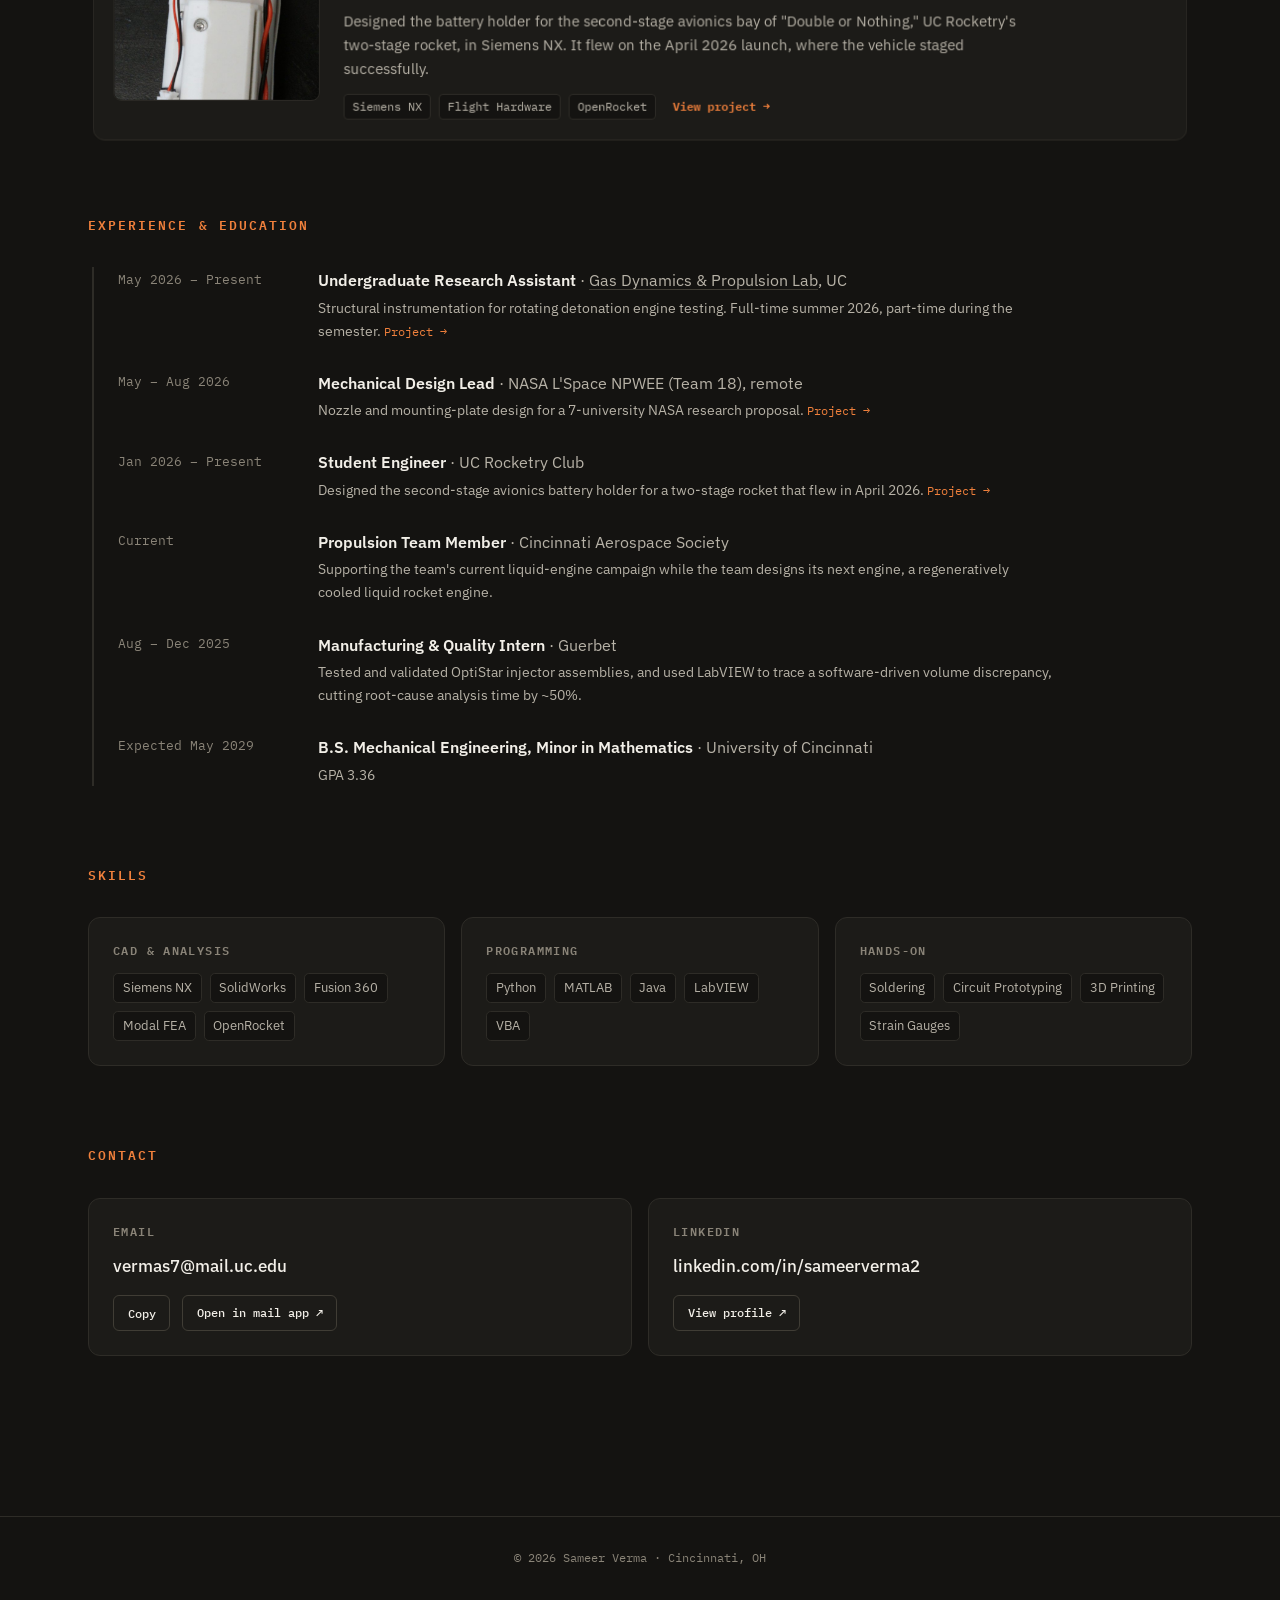
==== commit 41eb2e85: "Move UAV project to 2nd; reorder next-project links to match Co-Authored-By: Claude Opus 5.5 <norepl" ====
--- a/index.html
+++ b/index.html
@@ -86,6 +86,16 @@
         </div>
 
         <div class="project scrub">
+          <div class="thumb"><img src="images/uav-assembled.jpg" alt="3D-printed quadcopter with cylindrical fuselage and avionics wiring"></div>
+          <div>
+            <h3><a href="projects/uav/">Autonomous Multipurpose UAV</a></h3>
+            <div class="meta">Fusion 360 • 2026 – Present</div>
+            <p>Co-developed with <a href="https://itsyashk.github.io/" target="_blank" rel="noopener">Yash Kakade</a>: I lead the mechanical side of a modular UAV airframe, currently being redesigned around a removable, serviceable avionics bay. Iterated through PETG prototypes with heat-set threaded inserts for durable joints.</p>
+            <div class="tags"><span class="tag">CAD</span><span class="tag">Additive Manufacturing</span><span class="tag">Packaging &amp; Integration</span><a class="tag tag-link" href="projects/uav/">View project →</a></div>
+          </div>
+        </div>
+
+        <div class="project scrub">
           <div class="thumb"><img src="images/lspace-quad-mount.png" alt="SolidWorks model of four nozzles mounted through a square plate"></div>
           <div>
             <h3><a href="projects/lspace/">Multi-Nozzle Lunar Lander Test Hardware</a></h3>
@@ -102,16 +112,6 @@
             <div class="meta">UC Rocketry • Flew April 2026</div>
             <p>Designed the battery holder for the second-stage avionics bay of "Double or Nothing," UC Rocketry's two-stage rocket, in Siemens NX. It flew on the April 2026 launch, where the vehicle staged successfully.</p>
             <div class="tags"><span class="tag">Siemens NX</span><span class="tag">Flight Hardware</span><span class="tag">OpenRocket</span><a class="tag tag-link" href="projects/rocket/">View project →</a></div>
-          </div>
-        </div>
-
-        <div class="project scrub">
-          <div class="thumb"><img src="images/uav-assembled.jpg" alt="3D-printed quadcopter with cylindrical fuselage and avionics wiring"></div>
-          <div>
-            <h3><a href="projects/uav/">Autonomous Multipurpose UAV</a></h3>
-            <div class="meta">Fusion 360 • 2026 – Present</div>
-            <p>Co-developed with <a href="https://itsyashk.github.io/" target="_blank" rel="noopener">Yash Kakade</a>: I lead the mechanical side of a modular UAV airframe, currently being redesigned around a removable, serviceable avionics bay. Iterated through PETG prototypes with heat-set threaded inserts for durable joints.</p>
-            <div class="tags"><span class="tag">CAD</span><span class="tag">Additive Manufacturing</span><span class="tag">Packaging &amp; Integration</span><a class="tag tag-link" href="projects/uav/">View project →</a></div>
           </div>
         </div>
       </div>
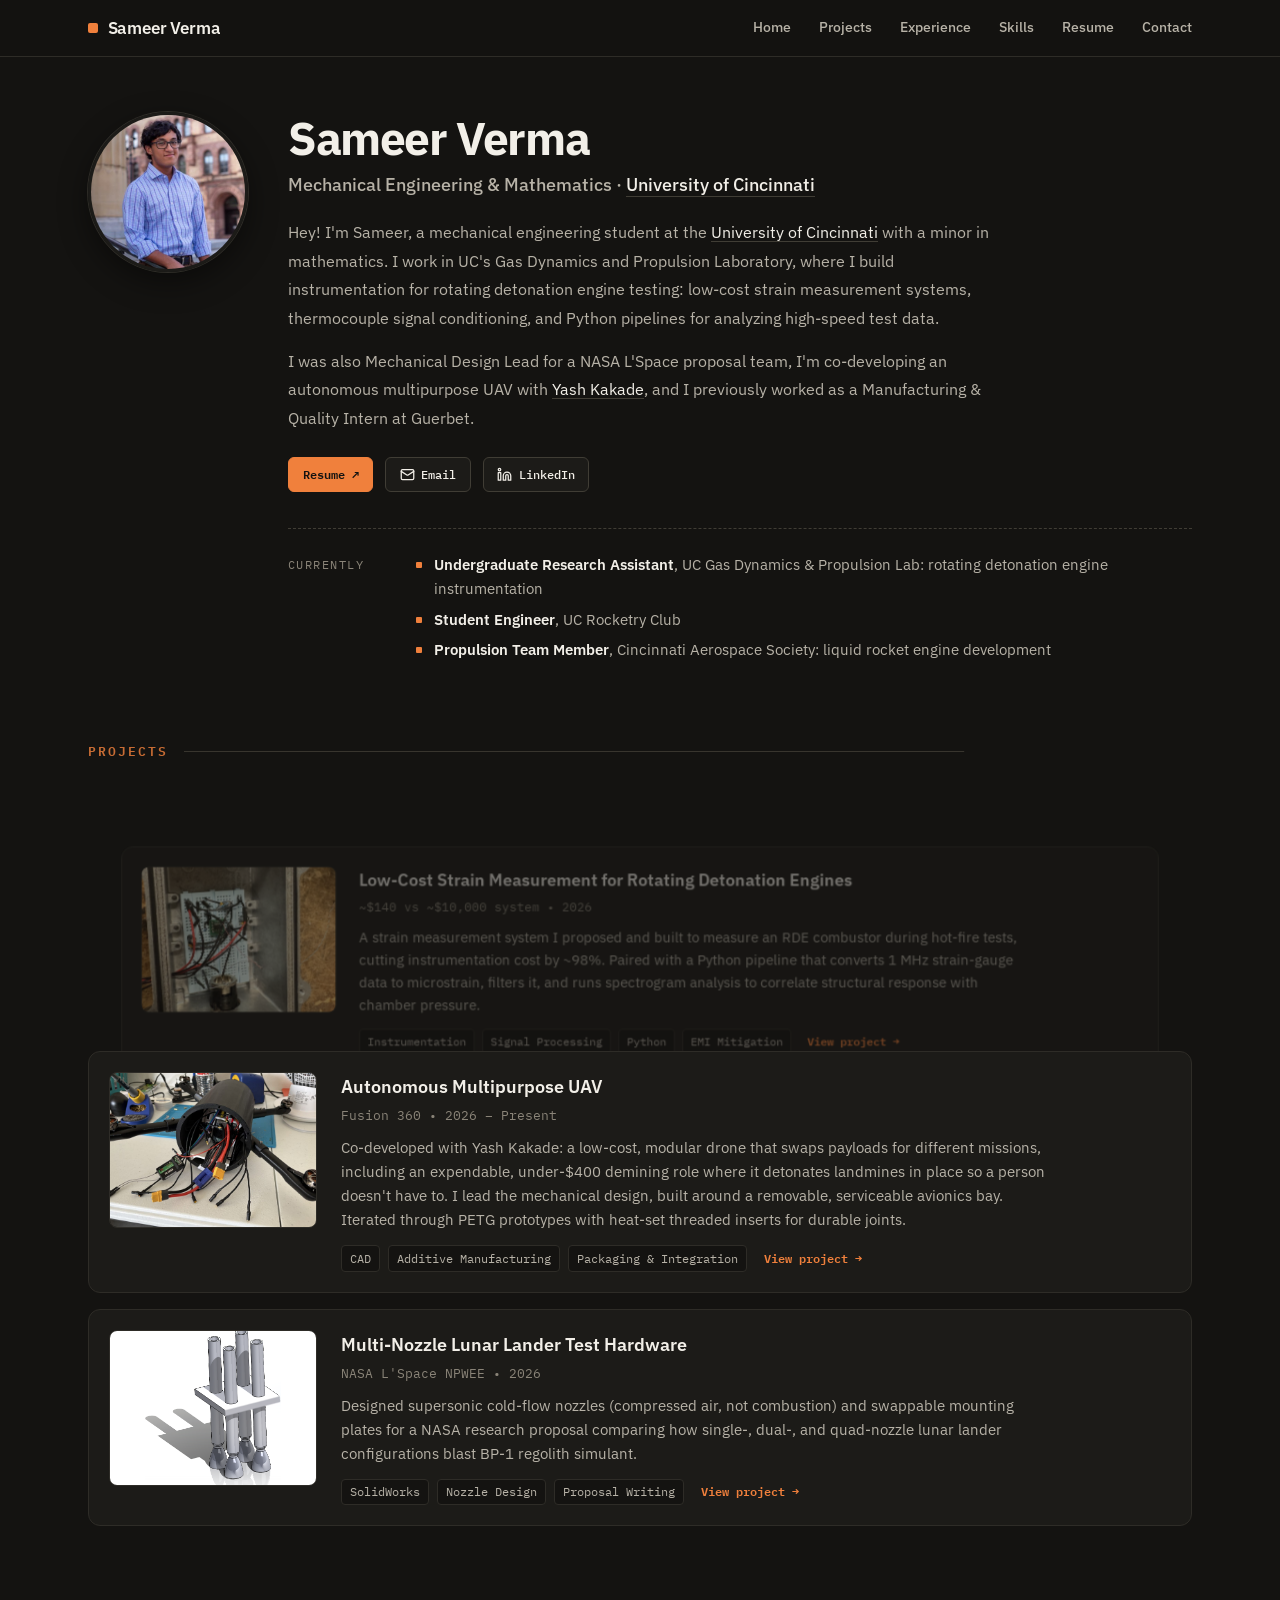
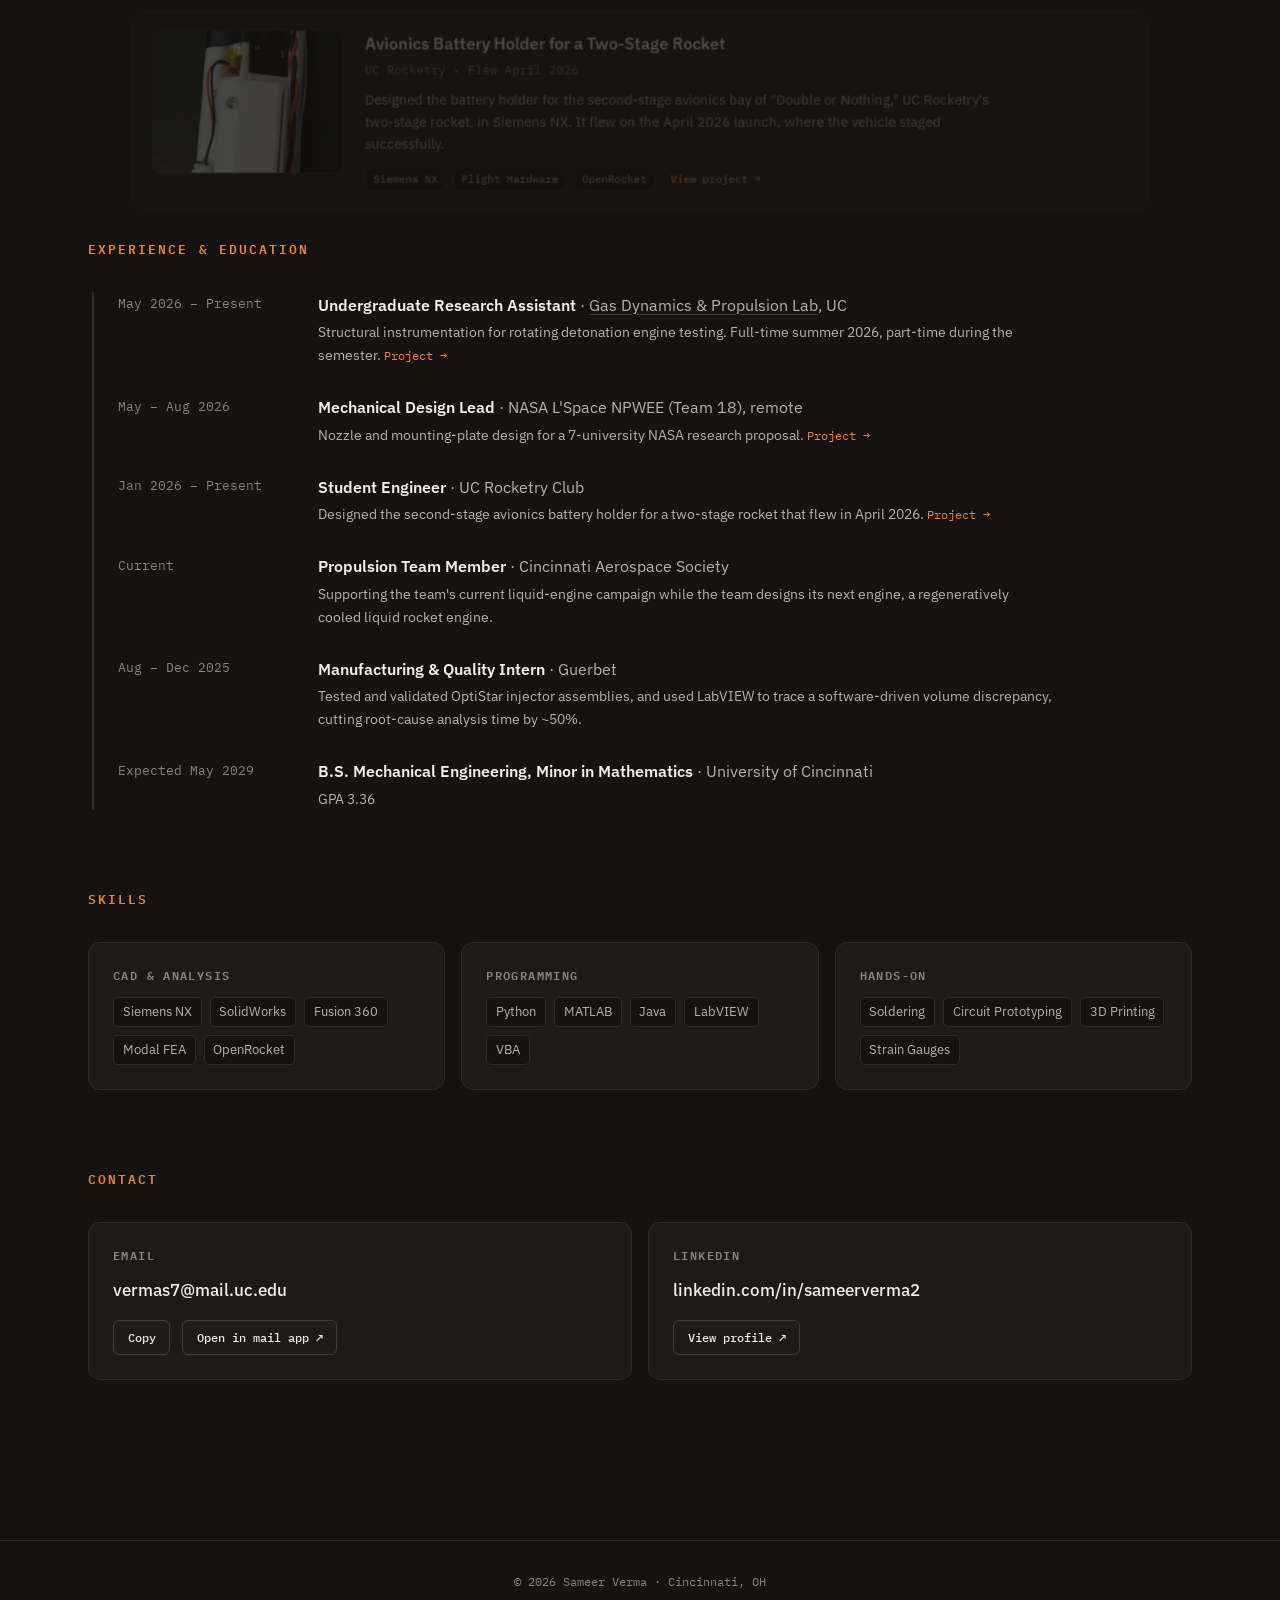
==== commit 5e88a5f4: "UAV page: V1/V2 notes, demining mission, sled rails and bullet connectors; list styles; drop Yash li" ====
--- a/index.html
+++ b/index.html
@@ -23,7 +23,7 @@
   <link rel="preconnect" href="https://fonts.googleapis.com">
   <link rel="preconnect" href="https://fonts.gstatic.com" crossorigin>
   <link href="https://fonts.googleapis.com/css2?family=IBM+Plex+Mono:wght@400;500;600&family=IBM+Plex+Sans:wght@400;500;600;700&display=swap" rel="stylesheet">
-  <link rel="stylesheet" href="style.css?v=2026-10-01">
+  <link rel="stylesheet" href="style.css?v=2026-10-26">
   <script>document.documentElement.classList.add("js")</script>
 </head>
 <body>
@@ -90,7 +90,7 @@
           <div>
             <h3><a href="projects/uav/">Autonomous Multipurpose UAV</a></h3>
             <div class="meta">Fusion 360 • 2026 – Present</div>
-            <p>Co-developed with <a href="https://itsyashk.github.io/" target="_blank" rel="noopener">Yash Kakade</a>: I lead the mechanical side of a modular UAV airframe, currently being redesigned around a removable, serviceable avionics bay. Iterated through PETG prototypes with heat-set threaded inserts for durable joints.</p>
+            <p>Co-developed with Yash Kakade: a low-cost, modular drone that swaps payloads for different missions, including an expendable, under-$400 demining role where it detonates landmines in place so a person doesn't have to. I lead the mechanical design, built around a removable, serviceable avionics bay. Iterated through PETG prototypes with heat-set threaded inserts for durable joints.</p>
             <div class="tags"><span class="tag">CAD</span><span class="tag">Additive Manufacturing</span><span class="tag">Packaging &amp; Integration</span><a class="tag tag-link" href="projects/uav/">View project →</a></div>
           </div>
         </div>
--- a/style.css
+++ b/style.css
@@ -107,6 +107,10 @@
 .case-main p { color: var(--muted); font-size: .97rem; line-height: 1.8; }
 .case-main p + p { margin-top: 1rem; }
 .case-main a { color: var(--text); text-decoration: underline; text-decoration-color: var(--rule); }
+.case-main ul { list-style: none; display: flex; flex-direction: column; gap: .6rem; margin-top: 1rem; }
+.case-main li { color: var(--muted); font-size: .97rem; line-height: 1.7; padding-left: 1.1rem; position: relative; }
+.case-main li::before { content: ""; position: absolute; left: 0; top: .65em; width: 6px; height: 6px; background: var(--accent); border-radius: 1px; }
+.case-main li strong { color: var(--text); font-weight: 600; }
 .results { display: grid; grid-template-columns: repeat(2, 1fr); gap: 1rem; }
 .result { padding: 1.25rem; border-radius: .75rem; border: 1px solid var(--border); background: var(--card); }
 .result strong { display: block; font-family: var(--mono); font-size: 1.45rem; font-weight: 600; color: var(--accent); margin-bottom: .25rem; }
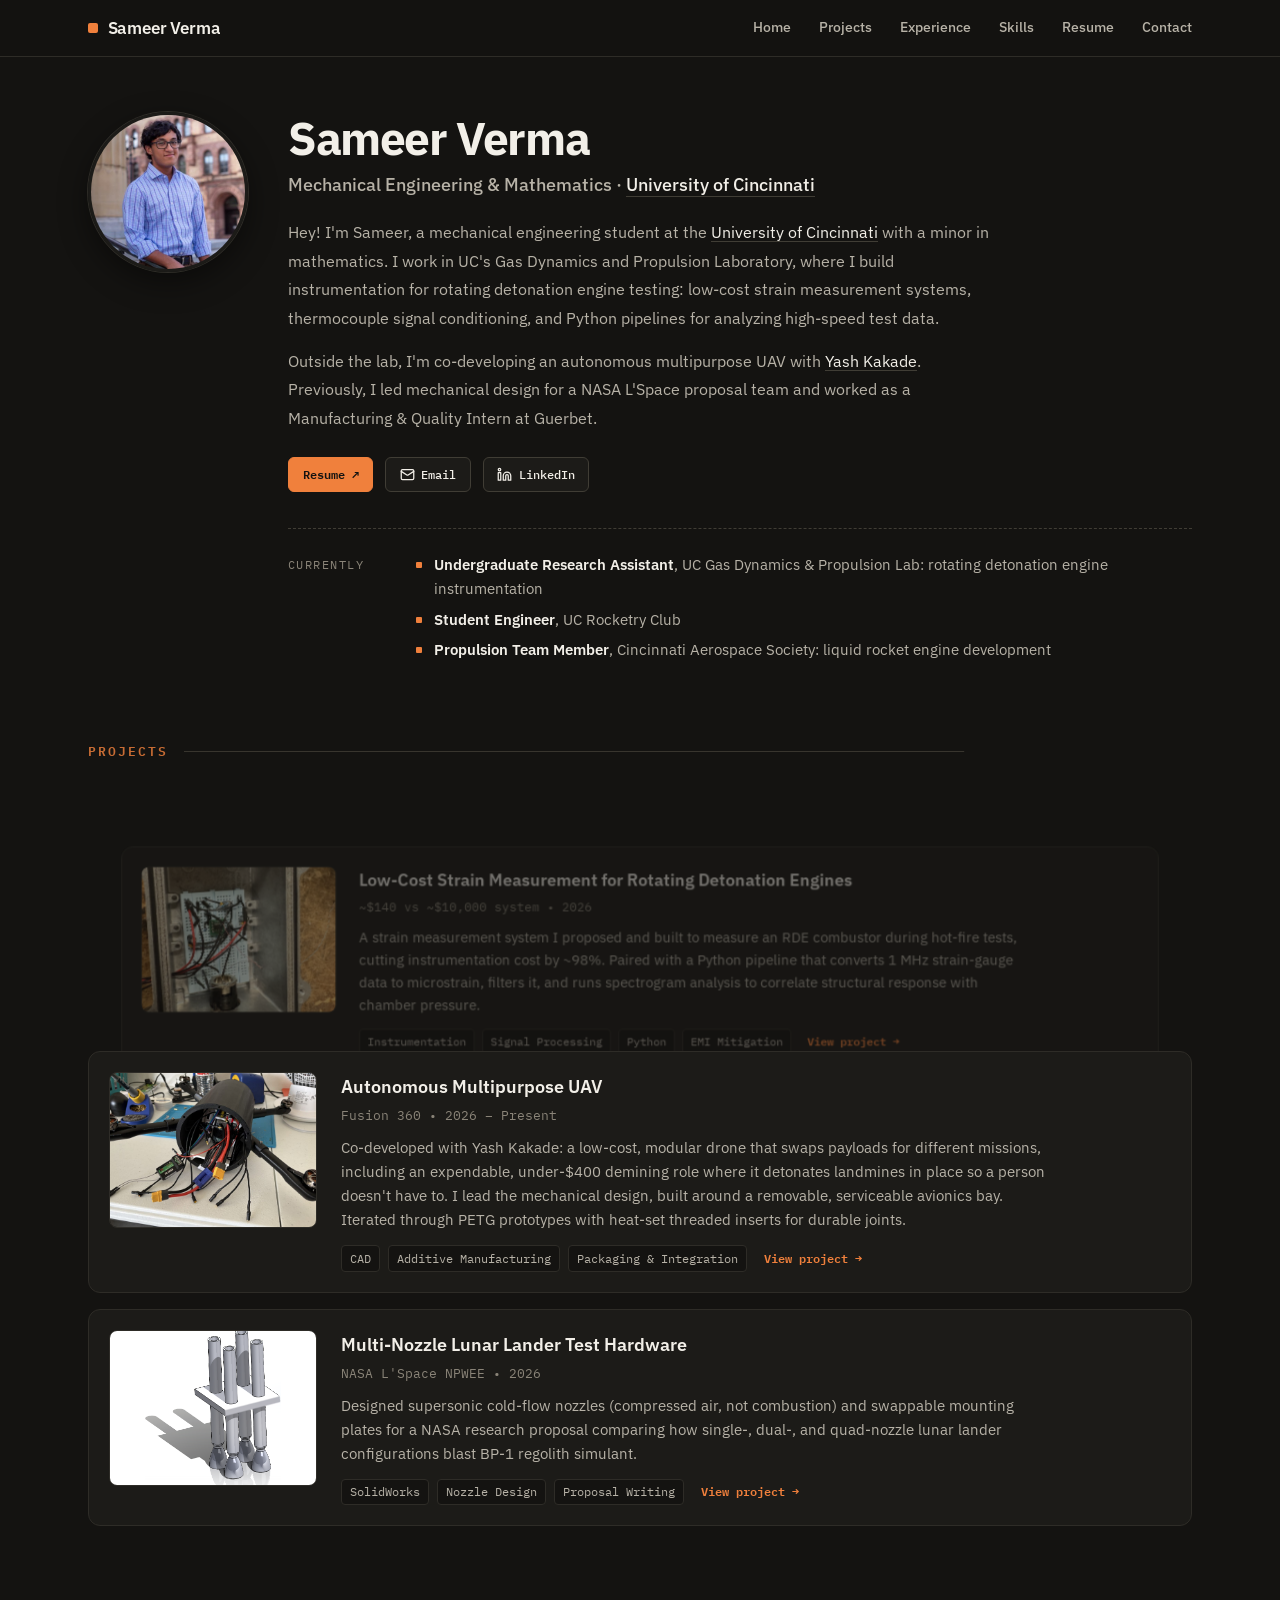
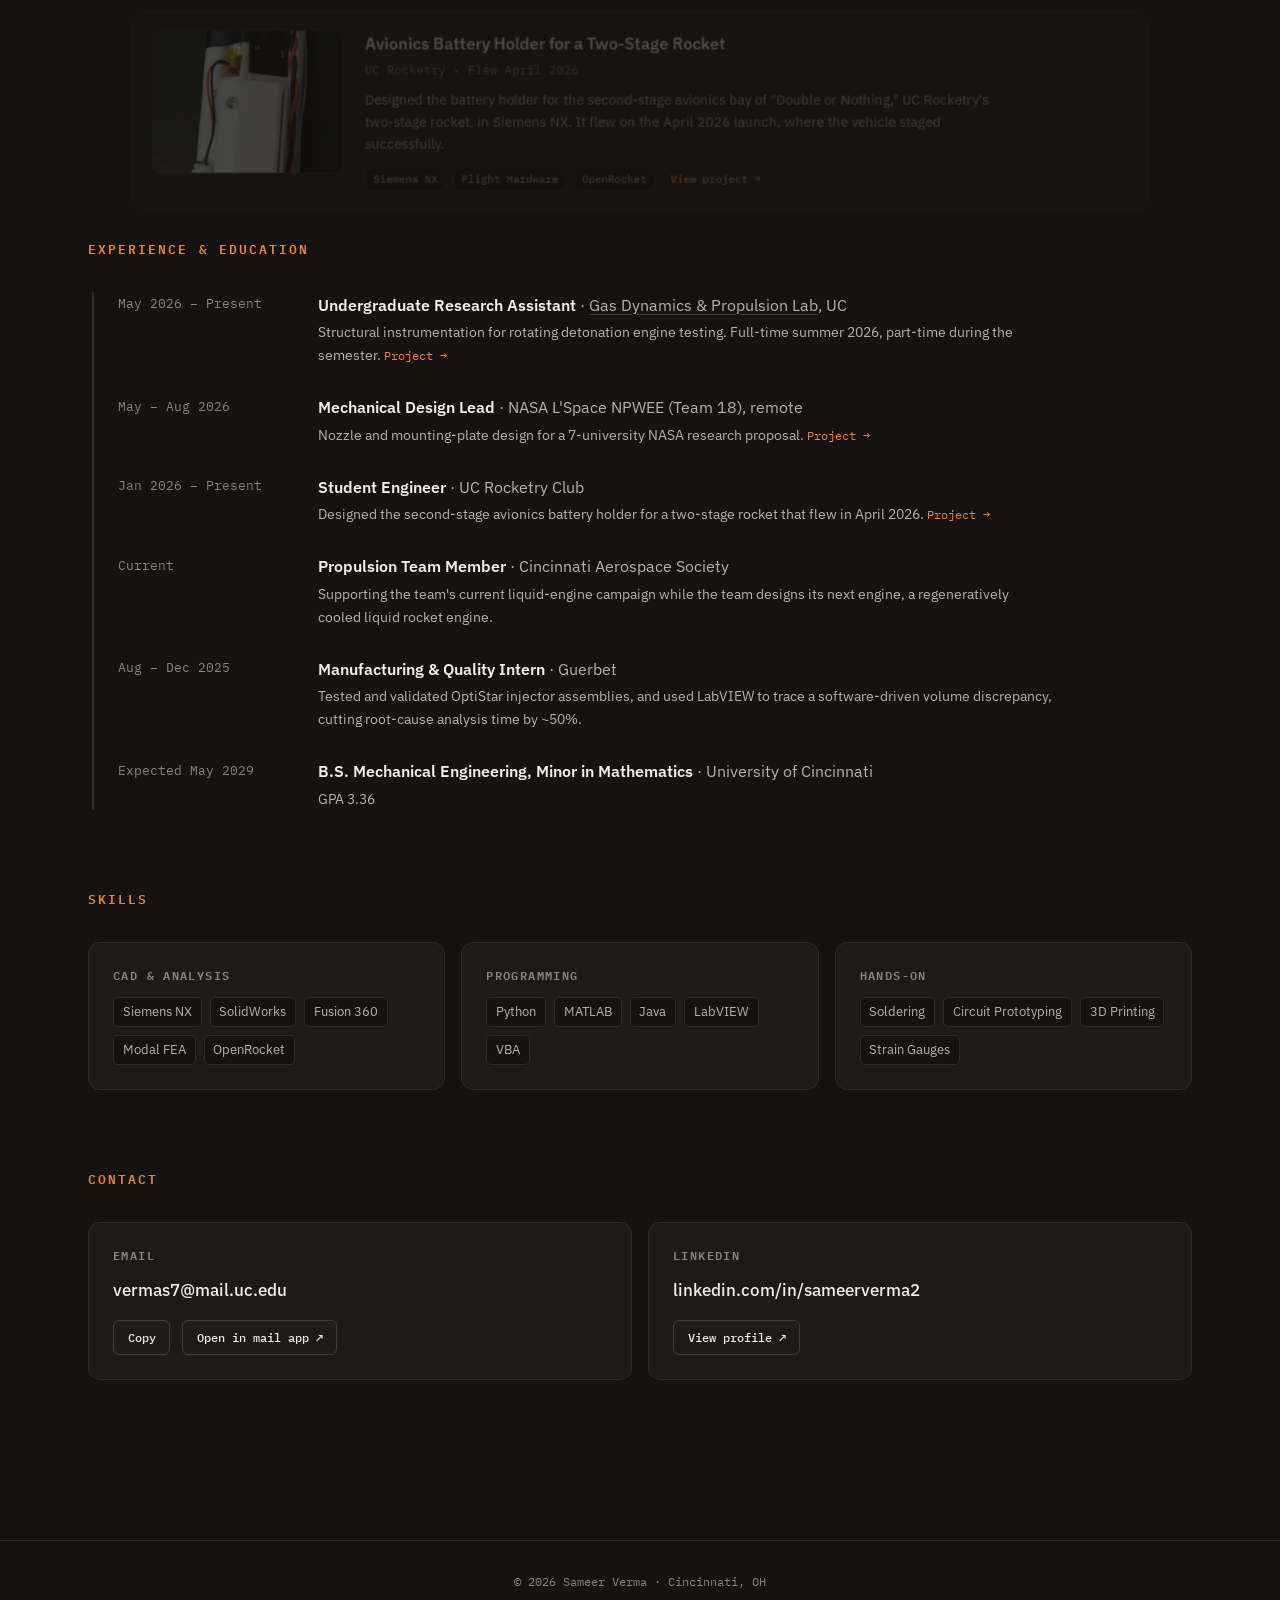
==== commit af5f2432: "Reword bio second paragraph Co-Authored-By: Claude Opus 5.5 <noreply@anthropic.com>" ====
--- a/index.html
+++ b/index.html
@@ -53,7 +53,7 @@
         <p class="subtitle reveal" style="--d:.16s">Mechanical Engineering &amp; Mathematics · <a href="https://www.uc.edu/" target="_blank" rel="noopener">University of Cincinnati</a></p>
         <div class="bio reveal" style="--d:.24s">
           <p>Hey! I'm Sameer, a mechanical engineering student at the <a href="https://ceas.uc.edu/" target="_blank" rel="noopener">University of Cincinnati</a> with a minor in mathematics. I work in UC's Gas Dynamics and Propulsion Laboratory, where I build instrumentation for rotating detonation engine testing: low-cost strain measurement systems, thermocouple signal conditioning, and Python pipelines for analyzing high-speed test data.</p>
-          <p>I was also Mechanical Design Lead for a NASA L'Space proposal team, I'm co-developing an autonomous multipurpose UAV with <a href="https://itsyashk.github.io/" target="_blank" rel="noopener">Yash Kakade</a>, and I previously worked as a Manufacturing &amp; Quality Intern at Guerbet.</p>
+          <p>Outside the lab, I'm co-developing an autonomous multipurpose UAV with <a href="https://itsyashk.github.io/" target="_blank" rel="noopener">Yash Kakade</a>. Previously, I led mechanical design for a NASA L'Space proposal team and worked as a Manufacturing &amp; Quality Intern at Guerbet.</p>
         </div>
         <div class="hero-actions reveal" style="--d:.32s">
           <a class="btn btn-primary" href="Sameer_Verma_Resume.pdf" target="_blank">Resume ↗</a>
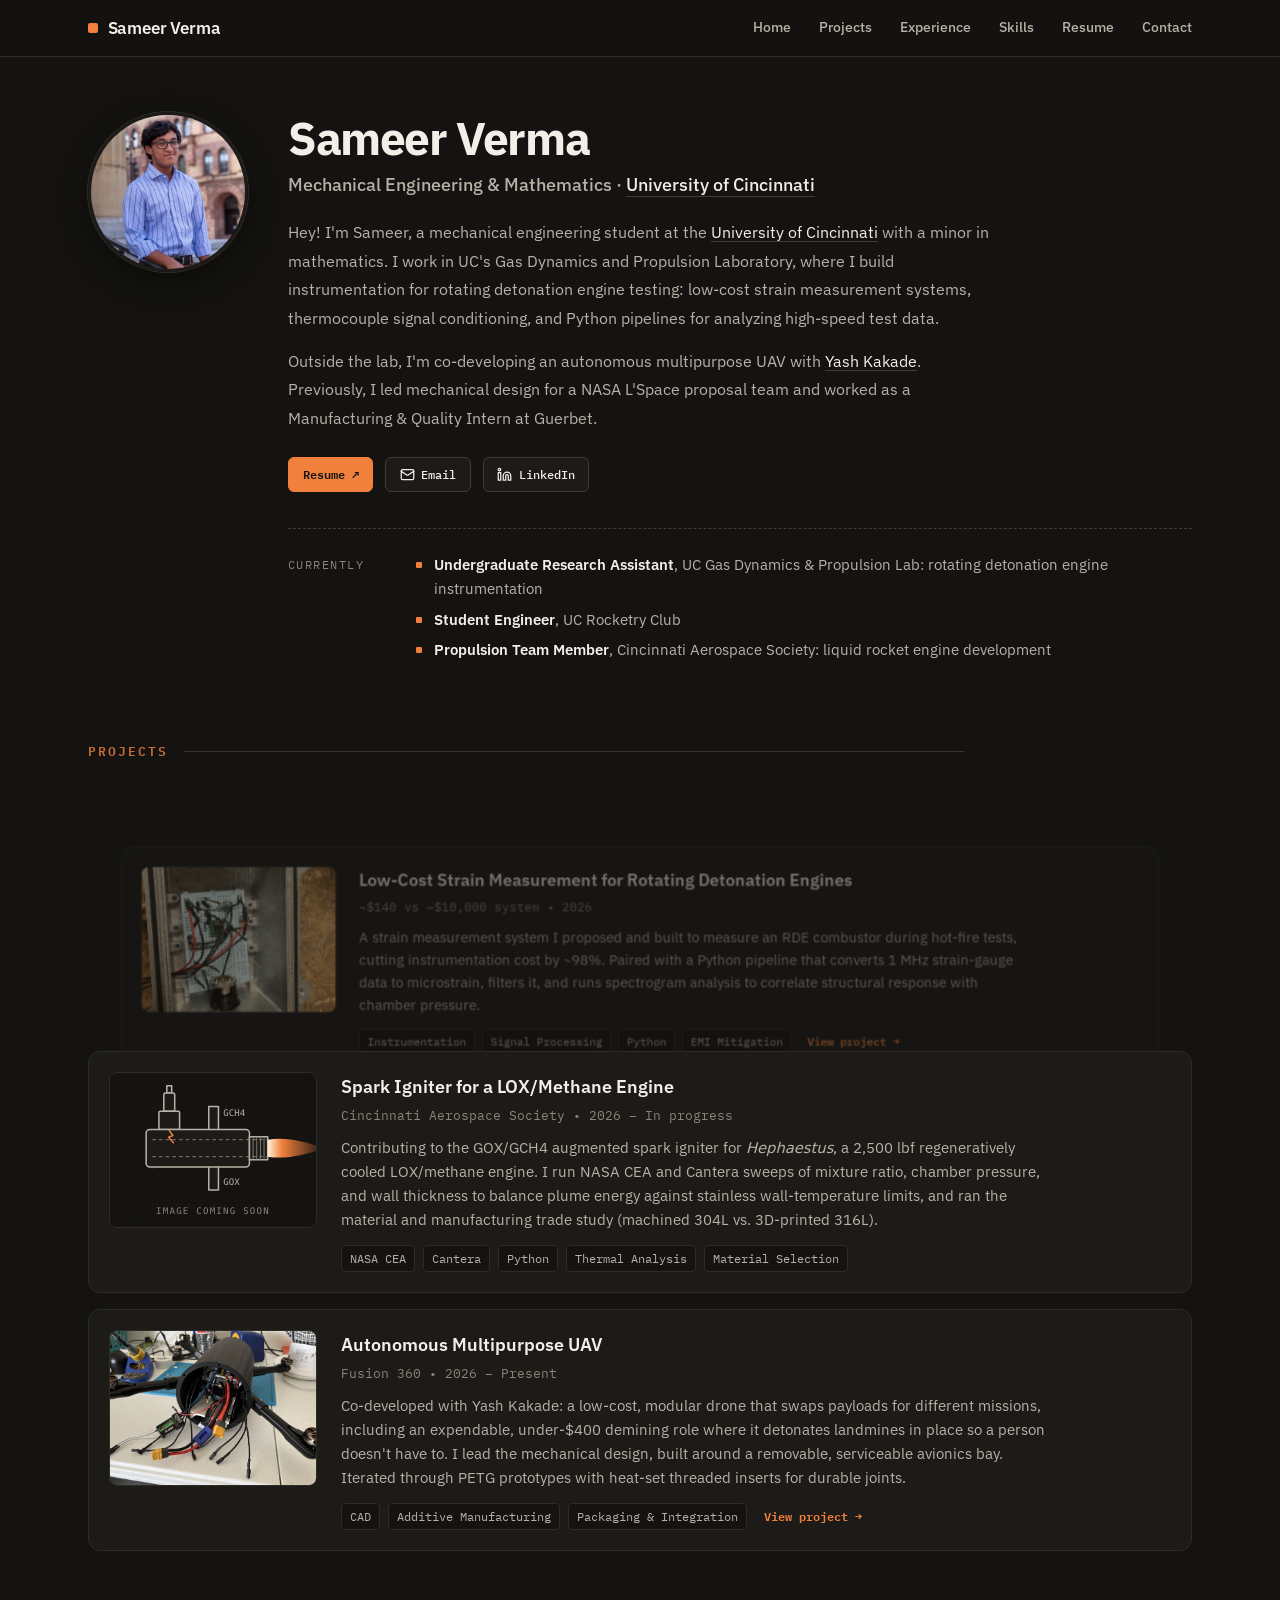
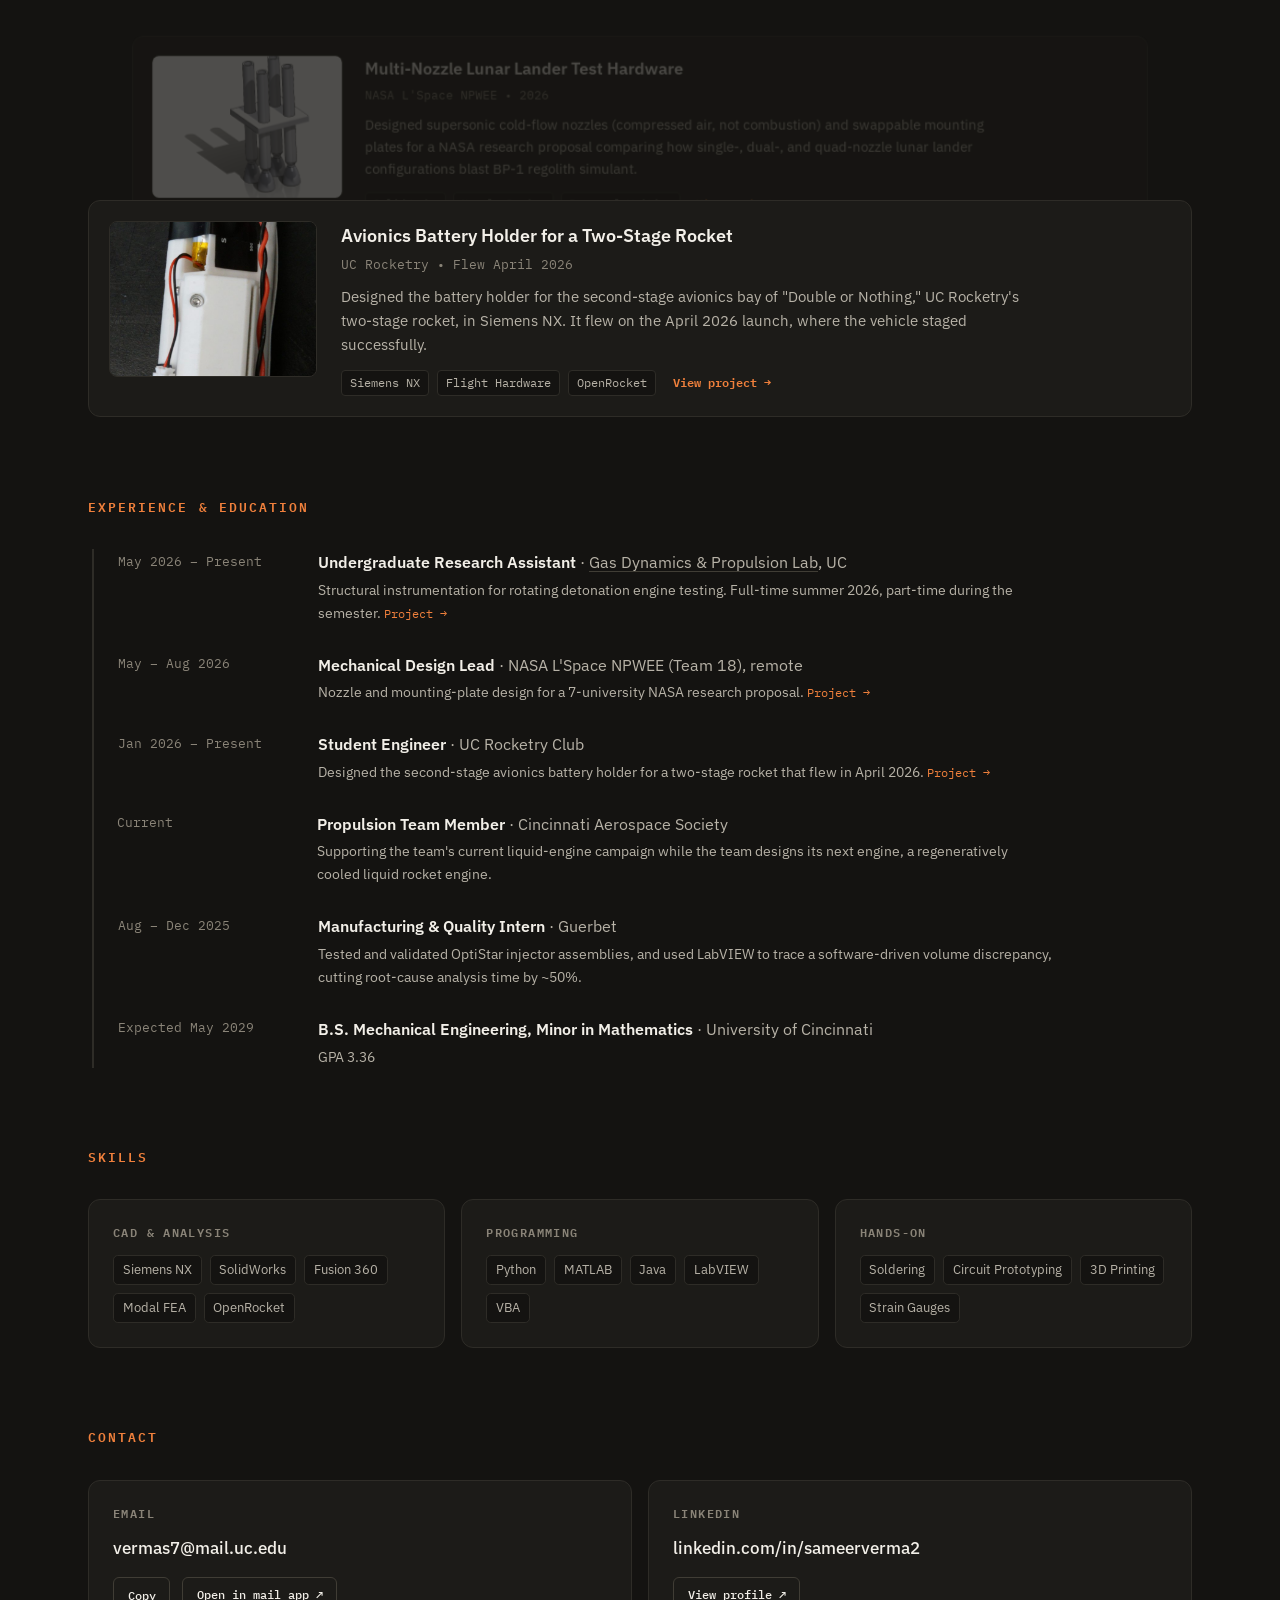
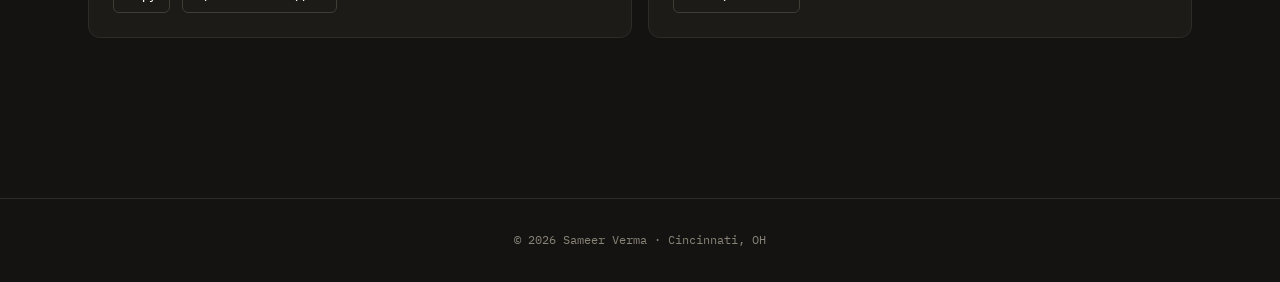
==== commit 8d2e37ae: "Add CAS spark igniter project card with placeholder image; update resume PDF Co-Authored-By: Claude " ====
--- a/index.html
+++ b/index.html
@@ -86,6 +86,16 @@
         </div>
 
         <div class="project scrub">
+          <div class="thumb"><img src="images/cas-igniter-placeholder.svg" alt="Concept sketch of the spark igniter; photo coming soon"></div>
+          <div>
+            <h3>Spark Igniter for a LOX/Methane Engine</h3>
+            <div class="meta">Cincinnati Aerospace Society • 2026 – In progress</div>
+            <p>Contributing to the GOX/GCH4 augmented spark igniter for <em>Hephaestus</em>, a 2,500 lbf regeneratively cooled LOX/methane engine. I run NASA CEA and Cantera sweeps of mixture ratio, chamber pressure, and wall thickness to balance plume energy against stainless wall-temperature limits, and ran the material and manufacturing trade study (machined 304L vs. 3D-printed 316L).</p>
+            <div class="tags"><span class="tag">NASA CEA</span><span class="tag">Cantera</span><span class="tag">Python</span><span class="tag">Thermal Analysis</span><span class="tag">Material Selection</span></div>
+          </div>
+        </div>
+
+        <div class="project scrub">
           <div class="thumb"><img src="images/uav-assembled.jpg" alt="3D-printed quadcopter with cylindrical fuselage and avionics wiring"></div>
           <div>
             <h3><a href="projects/uav/">Autonomous Multipurpose UAV</a></h3>
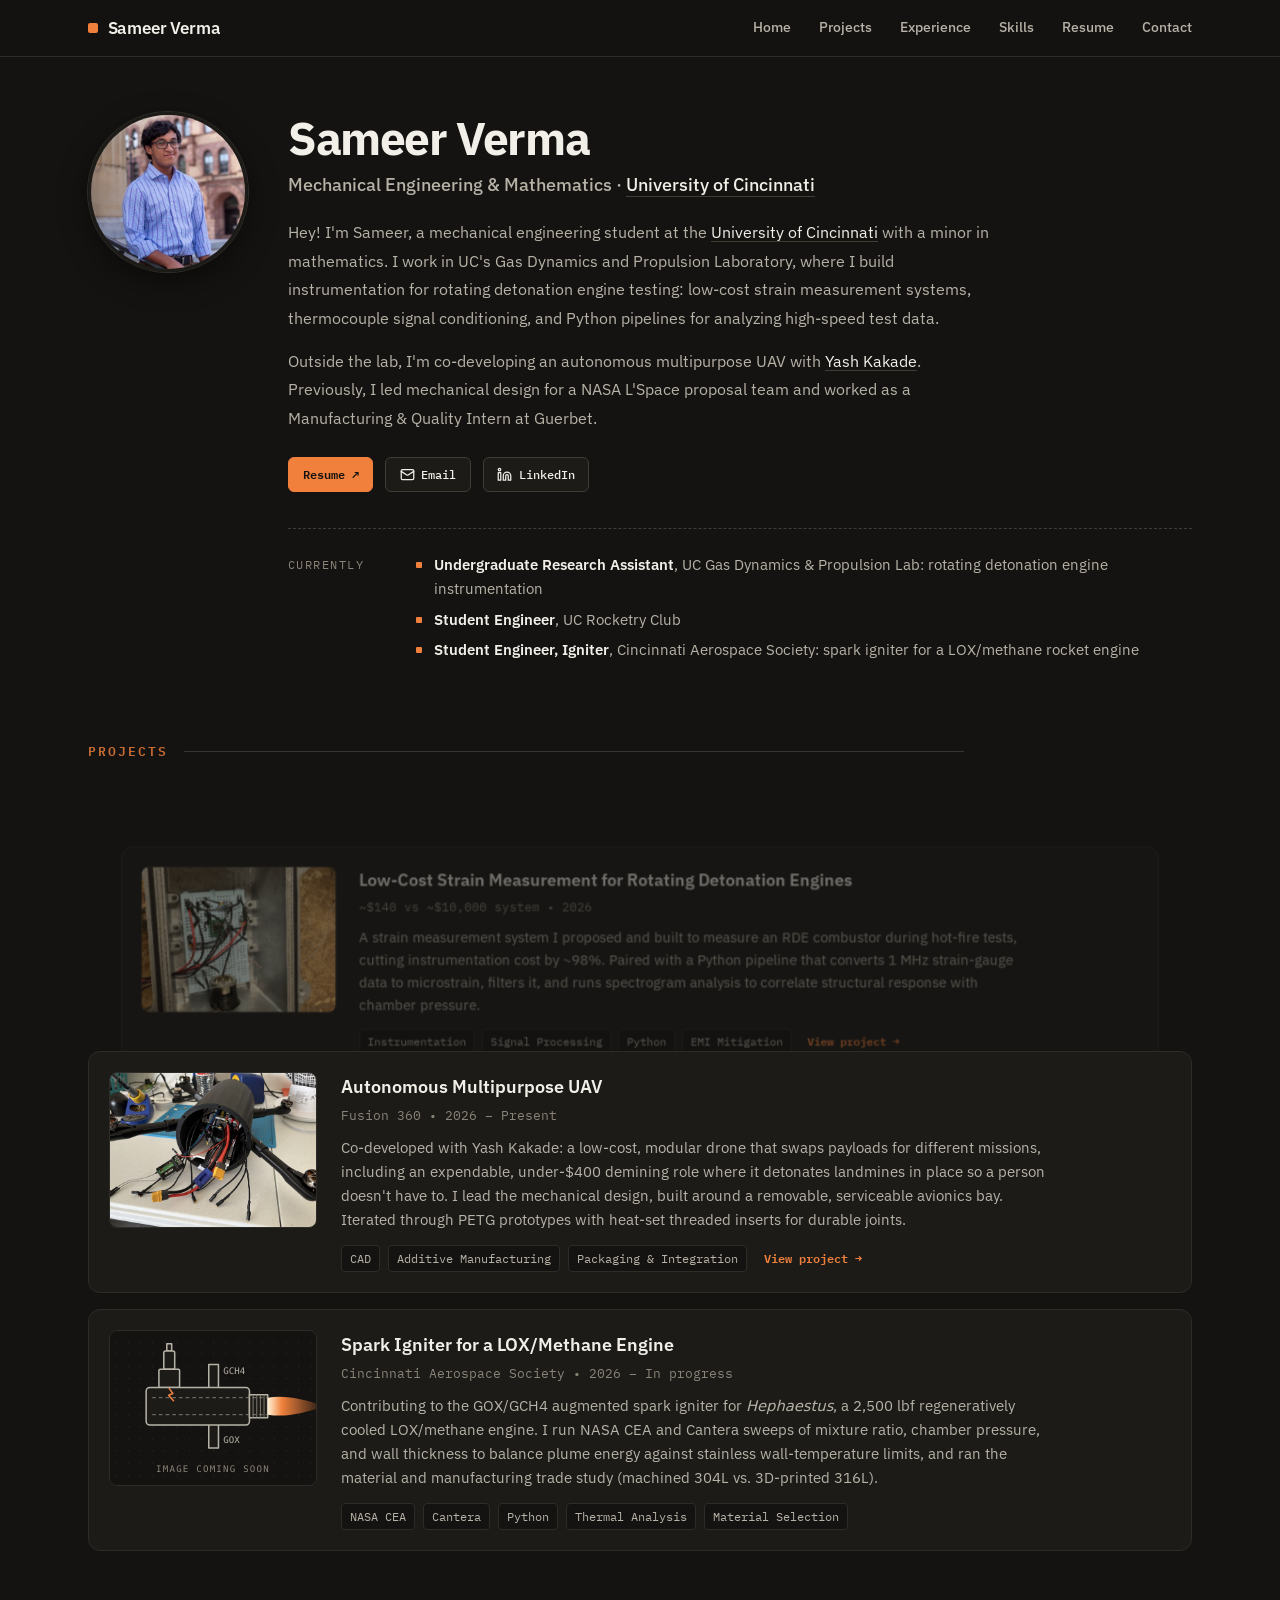
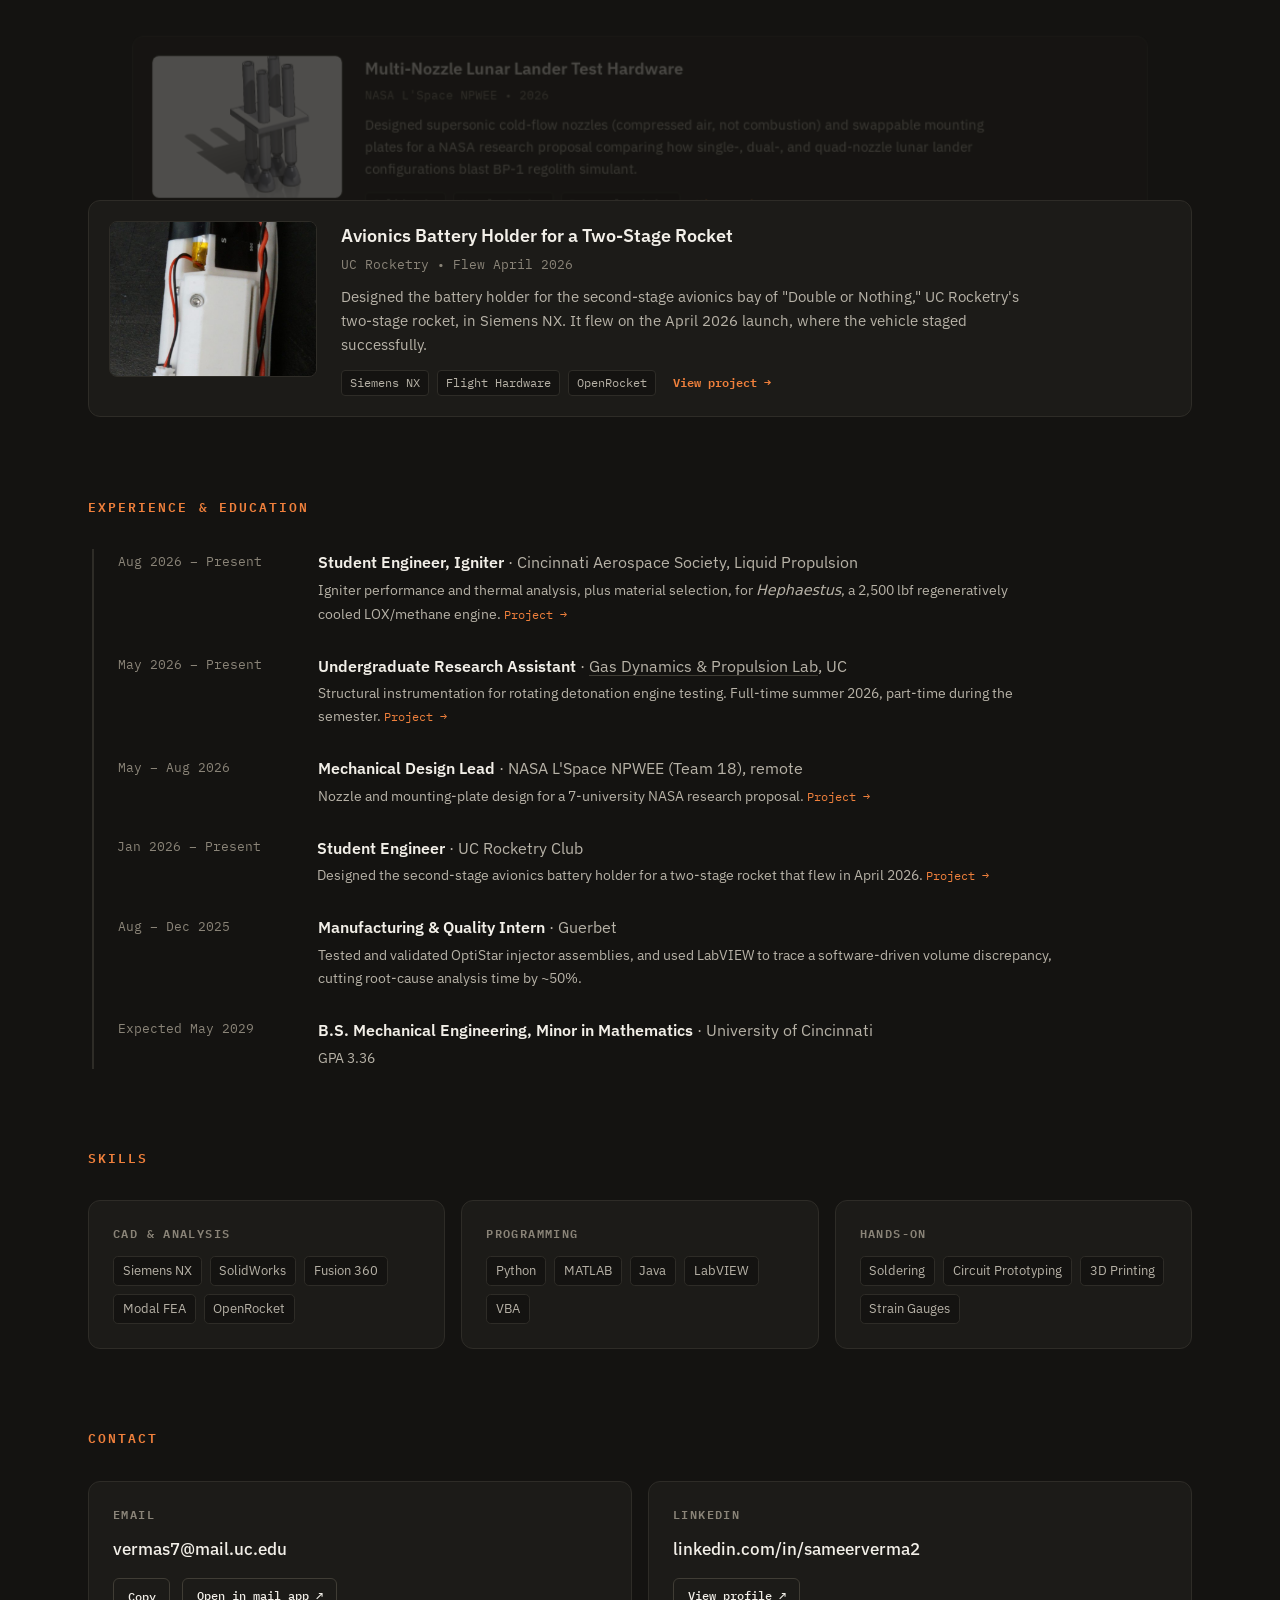
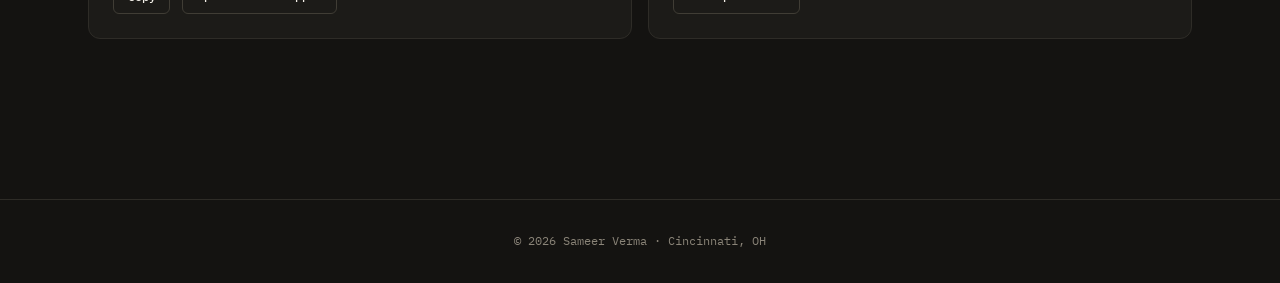
==== commit 3e128c2f: "Update CAS role lines, restore UAV card order, add V2 render with mine striker, 5200 mAh flight pack" ====
--- a/index.html
+++ b/index.html
@@ -65,7 +65,7 @@
           <ul>
             <li><strong>Undergraduate Research Assistant</strong>, UC Gas Dynamics &amp; Propulsion Lab: rotating detonation engine instrumentation</li>
             <li><strong>Student Engineer</strong>, UC Rocketry Club</li>
-            <li><strong>Propulsion Team Member</strong>, Cincinnati Aerospace Society: liquid rocket engine development</li>
+            <li><strong>Student Engineer, Igniter</strong>, Cincinnati Aerospace Society: spark igniter for a LOX/methane rocket engine</li>
           </ul>
         </div>
       </div>
@@ -86,6 +86,16 @@
         </div>
 
         <div class="project scrub">
+          <div class="thumb"><img src="images/uav-assembled.jpg" alt="3D-printed quadcopter with cylindrical fuselage and avionics wiring"></div>
+          <div>
+            <h3><a href="projects/uav/">Autonomous Multipurpose UAV</a></h3>
+            <div class="meta">Fusion 360 • 2026 – Present</div>
+            <p>Co-developed with Yash Kakade: a low-cost, modular drone that swaps payloads for different missions, including an expendable, under-$400 demining role where it detonates landmines in place so a person doesn't have to. I lead the mechanical design, built around a removable, serviceable avionics bay. Iterated through PETG prototypes with heat-set threaded inserts for durable joints.</p>
+            <div class="tags"><span class="tag">CAD</span><span class="tag">Additive Manufacturing</span><span class="tag">Packaging &amp; Integration</span><a class="tag tag-link" href="projects/uav/">View project →</a></div>
+          </div>
+        </div>
+
+        <div class="project scrub" id="cas">
           <div class="thumb"><img src="images/cas-igniter-placeholder.svg" alt="Concept sketch of the spark igniter; photo coming soon"></div>
           <div>
             <h3>Spark Igniter for a LOX/Methane Engine</h3>
@@ -96,16 +106,6 @@
         </div>
 
         <div class="project scrub">
-          <div class="thumb"><img src="images/uav-assembled.jpg" alt="3D-printed quadcopter with cylindrical fuselage and avionics wiring"></div>
-          <div>
-            <h3><a href="projects/uav/">Autonomous Multipurpose UAV</a></h3>
-            <div class="meta">Fusion 360 • 2026 – Present</div>
-            <p>Co-developed with Yash Kakade: a low-cost, modular drone that swaps payloads for different missions, including an expendable, under-$400 demining role where it detonates landmines in place so a person doesn't have to. I lead the mechanical design, built around a removable, serviceable avionics bay. Iterated through PETG prototypes with heat-set threaded inserts for durable joints.</p>
-            <div class="tags"><span class="tag">CAD</span><span class="tag">Additive Manufacturing</span><span class="tag">Packaging &amp; Integration</span><a class="tag tag-link" href="projects/uav/">View project →</a></div>
-          </div>
-        </div>
-
-        <div class="project scrub">
           <div class="thumb"><img src="images/lspace-quad-mount.png" alt="SolidWorks model of four nozzles mounted through a square plate"></div>
           <div>
             <h3><a href="projects/lspace/">Multi-Nozzle Lunar Lander Test Hardware</a></h3>
@@ -132,6 +132,11 @@
       <h2 class="scrub">Experience &amp; Education</h2>
       <div class="exp">
         <div class="exp-row scrub">
+          <span class="exp-when">Aug 2026 – Present</span>
+          <div><h3>Student Engineer, Igniter <span>· Cincinnati Aerospace Society, Liquid Propulsion</span></h3>
+          <p>Igniter performance and thermal analysis, plus material selection, for <em>Hephaestus</em>, a 2,500 lbf regeneratively cooled LOX/methane engine. <a class="go" href="#cas">Project →</a></p></div>
+        </div>
+        <div class="exp-row scrub">
           <span class="exp-when">May 2026 – Present</span>
           <div><h3>Undergraduate Research Assistant <span>· <a href="https://www.ceas.uc.edu/academics/departments/engineering-education/protege-undergraduate-research-program/gas-dynamics-lab.html" target="_blank" rel="noopener" style="text-decoration:underline;text-decoration-color:var(--rule);text-underline-offset:3px">Gas Dynamics &amp; Propulsion Lab</a>, UC</span></h3>
           <p>Structural instrumentation for rotating detonation engine testing. Full-time summer 2026, part-time during the semester. <a class="go" href="projects/rde/">Project →</a></p></div>
@@ -145,11 +150,6 @@
           <span class="exp-when">Jan 2026 – Present</span>
           <div><h3>Student Engineer <span>· UC Rocketry Club</span></h3>
           <p>Designed the second-stage avionics battery holder for a two-stage rocket that flew in April 2026. <a class="go" href="projects/rocket/">Project →</a></p></div>
-        </div>
-        <div class="exp-row scrub">
-          <span class="exp-when">Current</span>
-          <div><h3>Propulsion Team Member <span>· Cincinnati Aerospace Society</span></h3>
-          <p>Supporting the team's current liquid-engine campaign while the team designs its next engine, a regeneratively cooled liquid rocket engine.</p></div>
         </div>
         <div class="exp-row scrub">
           <span class="exp-when">Aug – Dec 2025</span>
